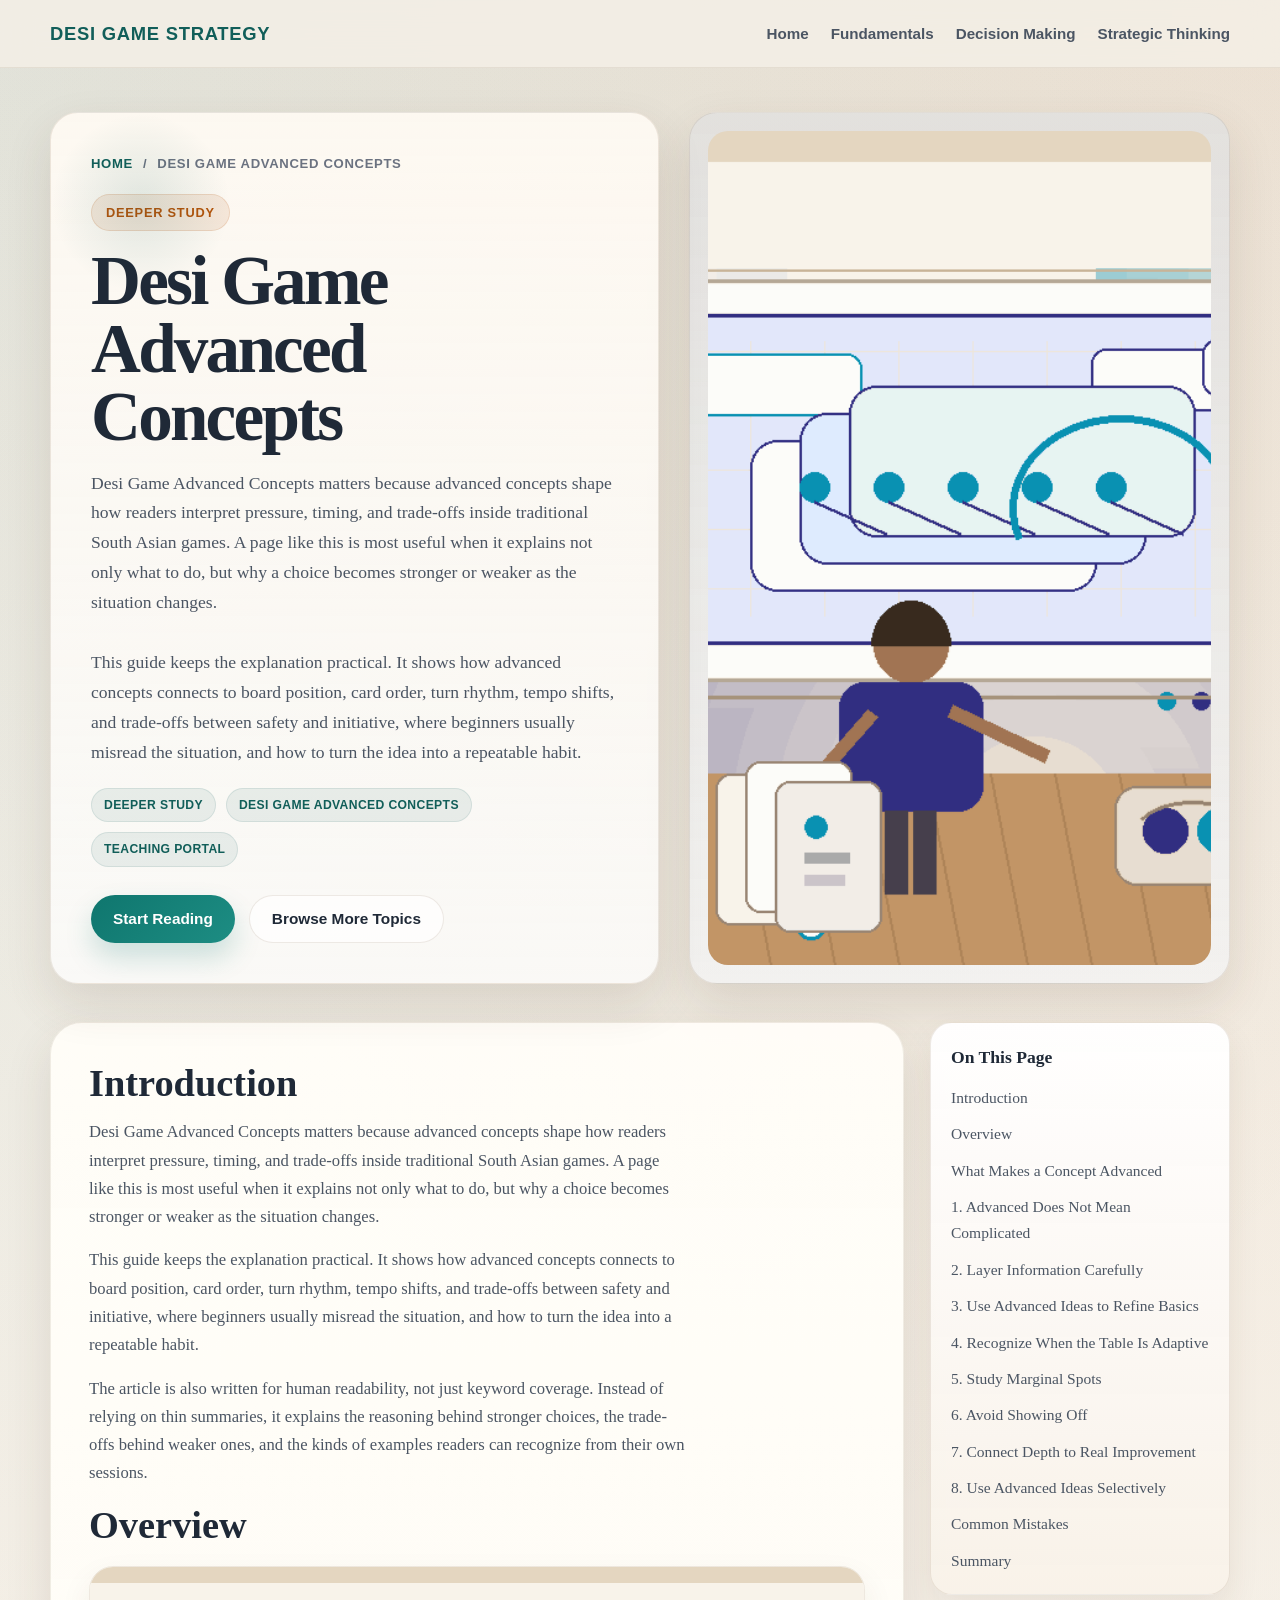
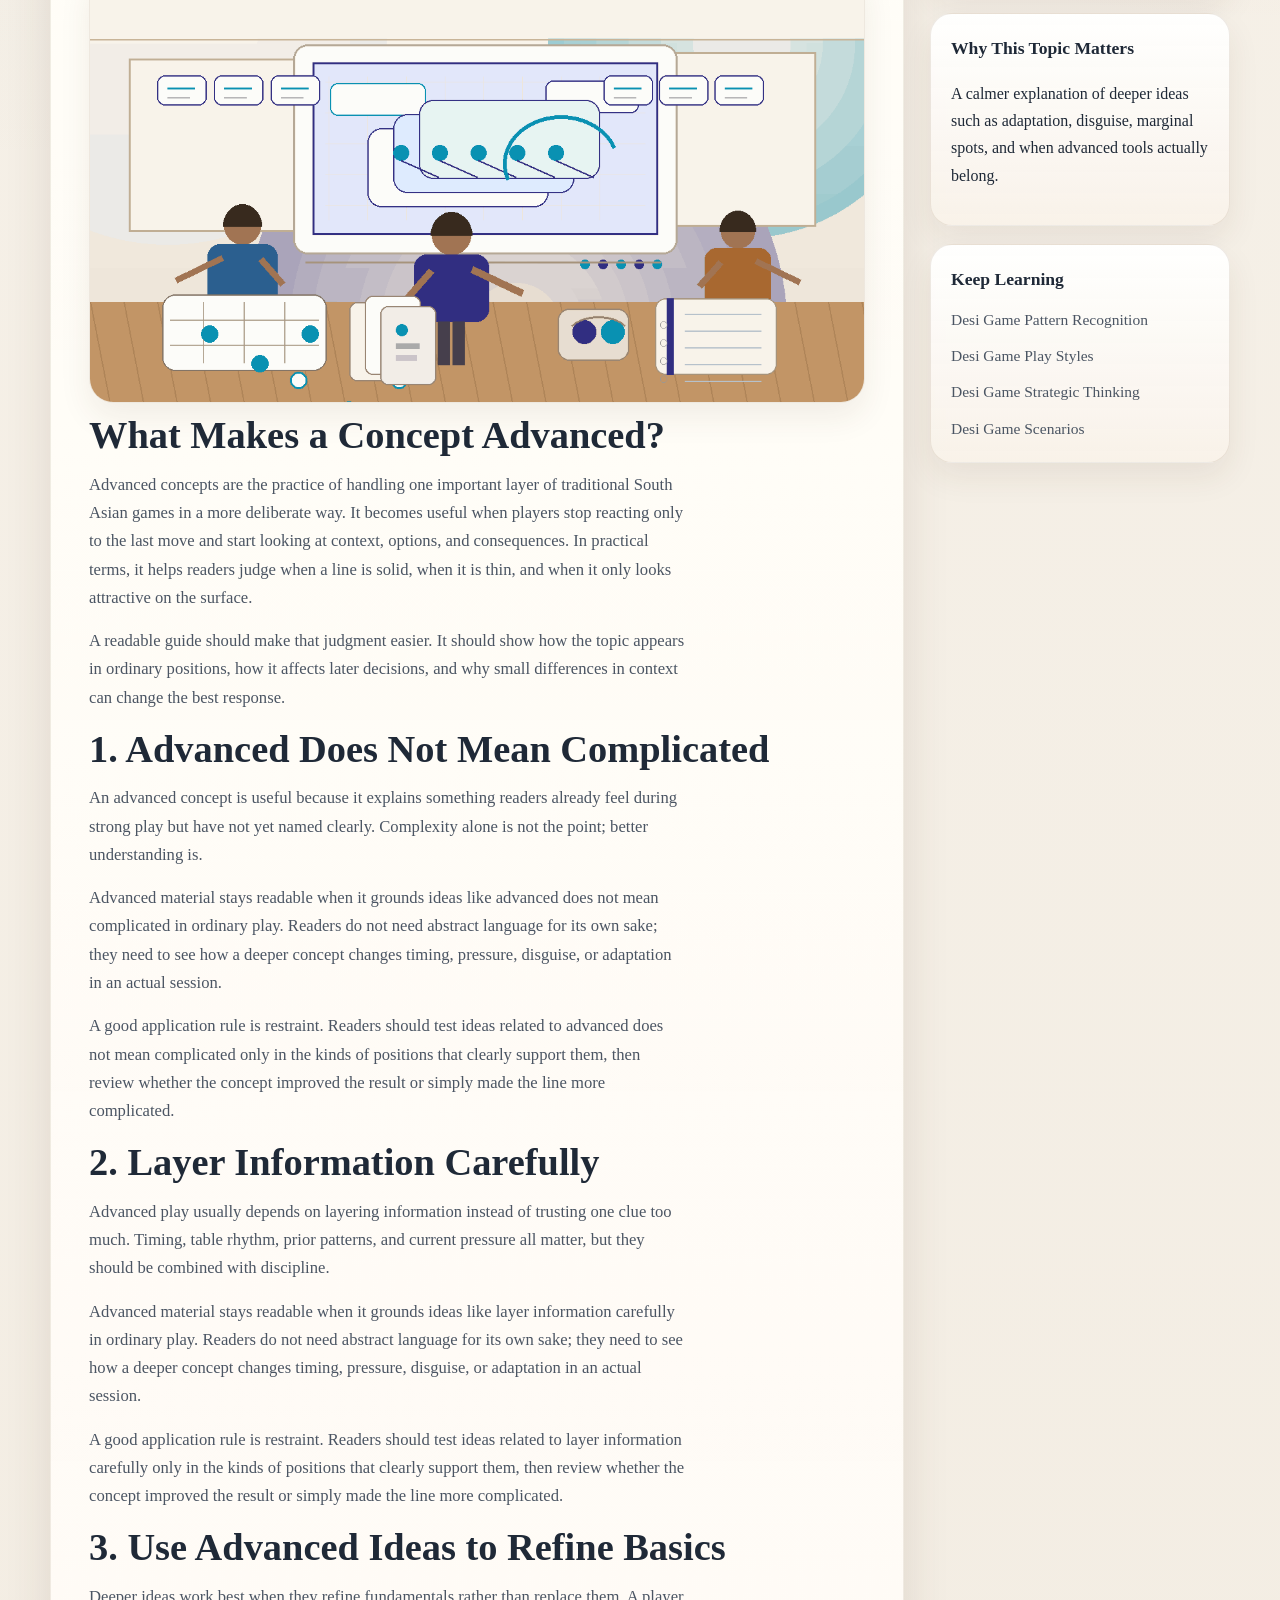
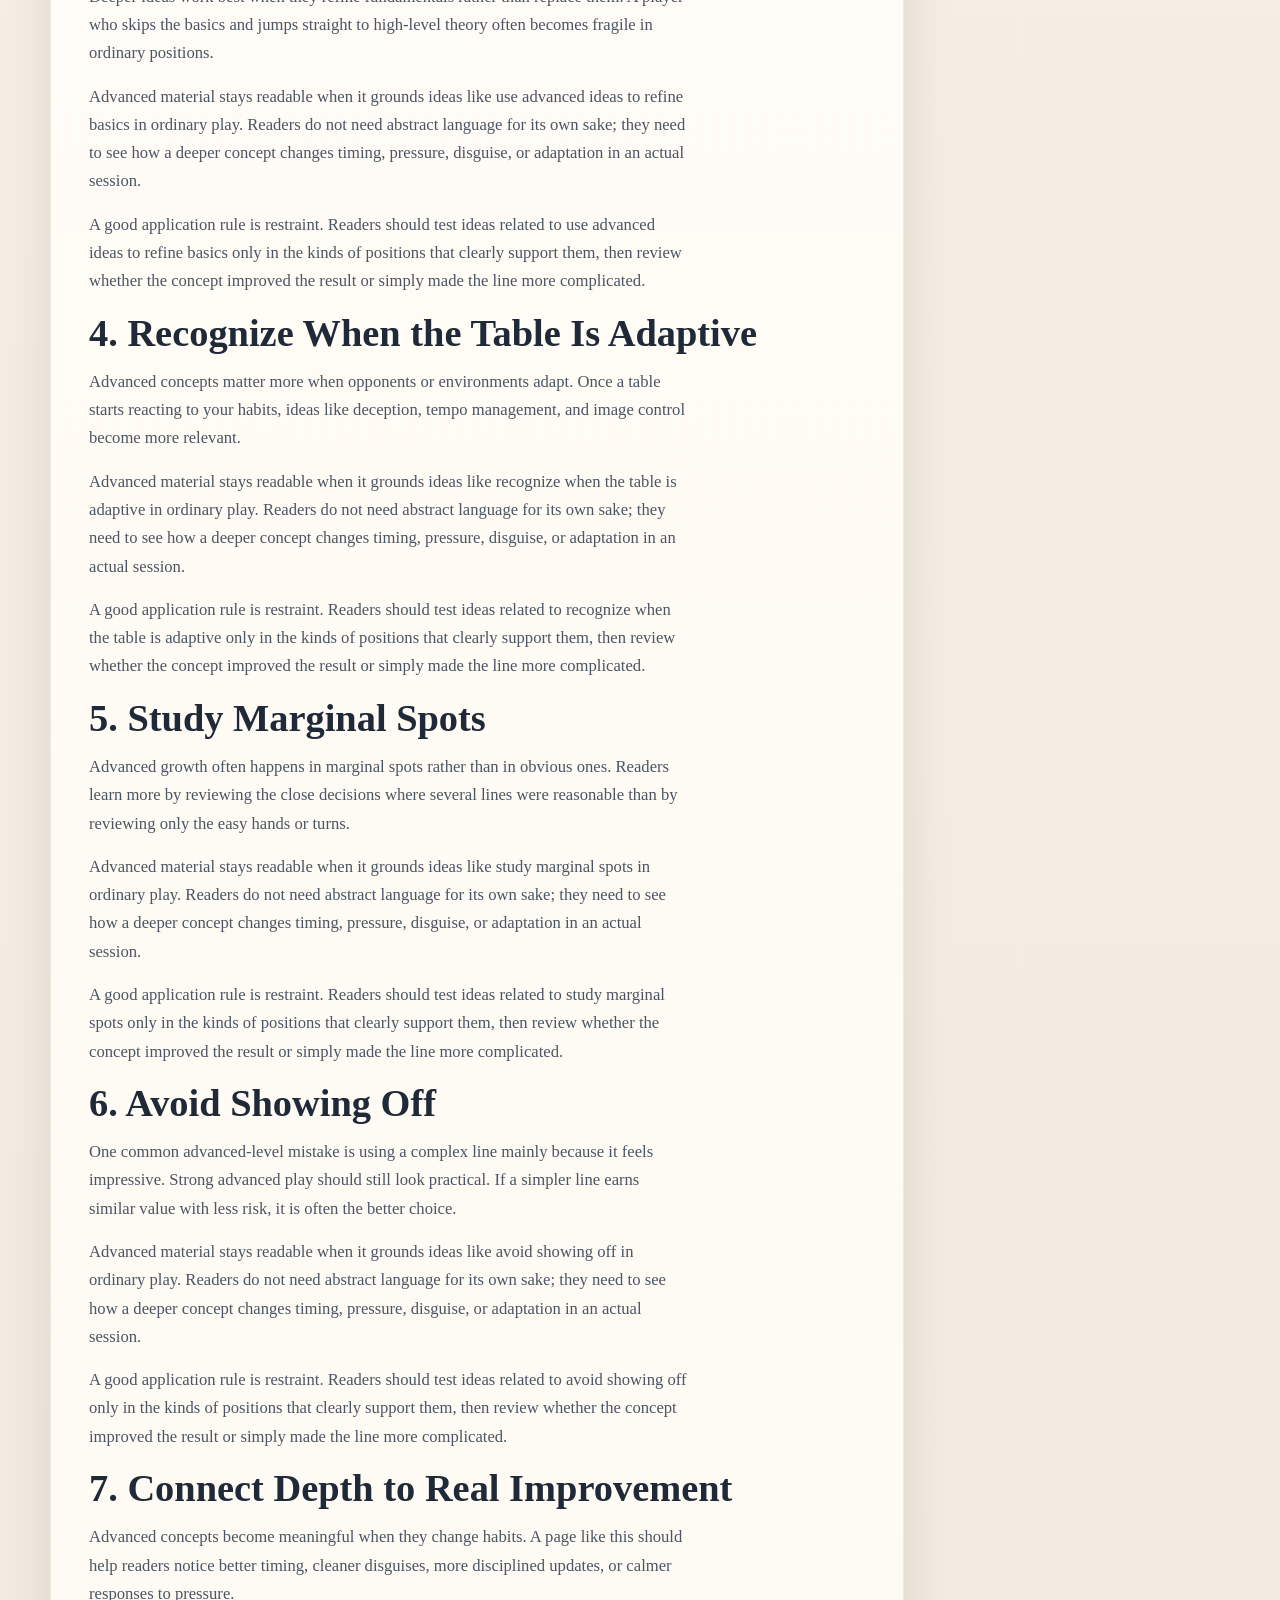
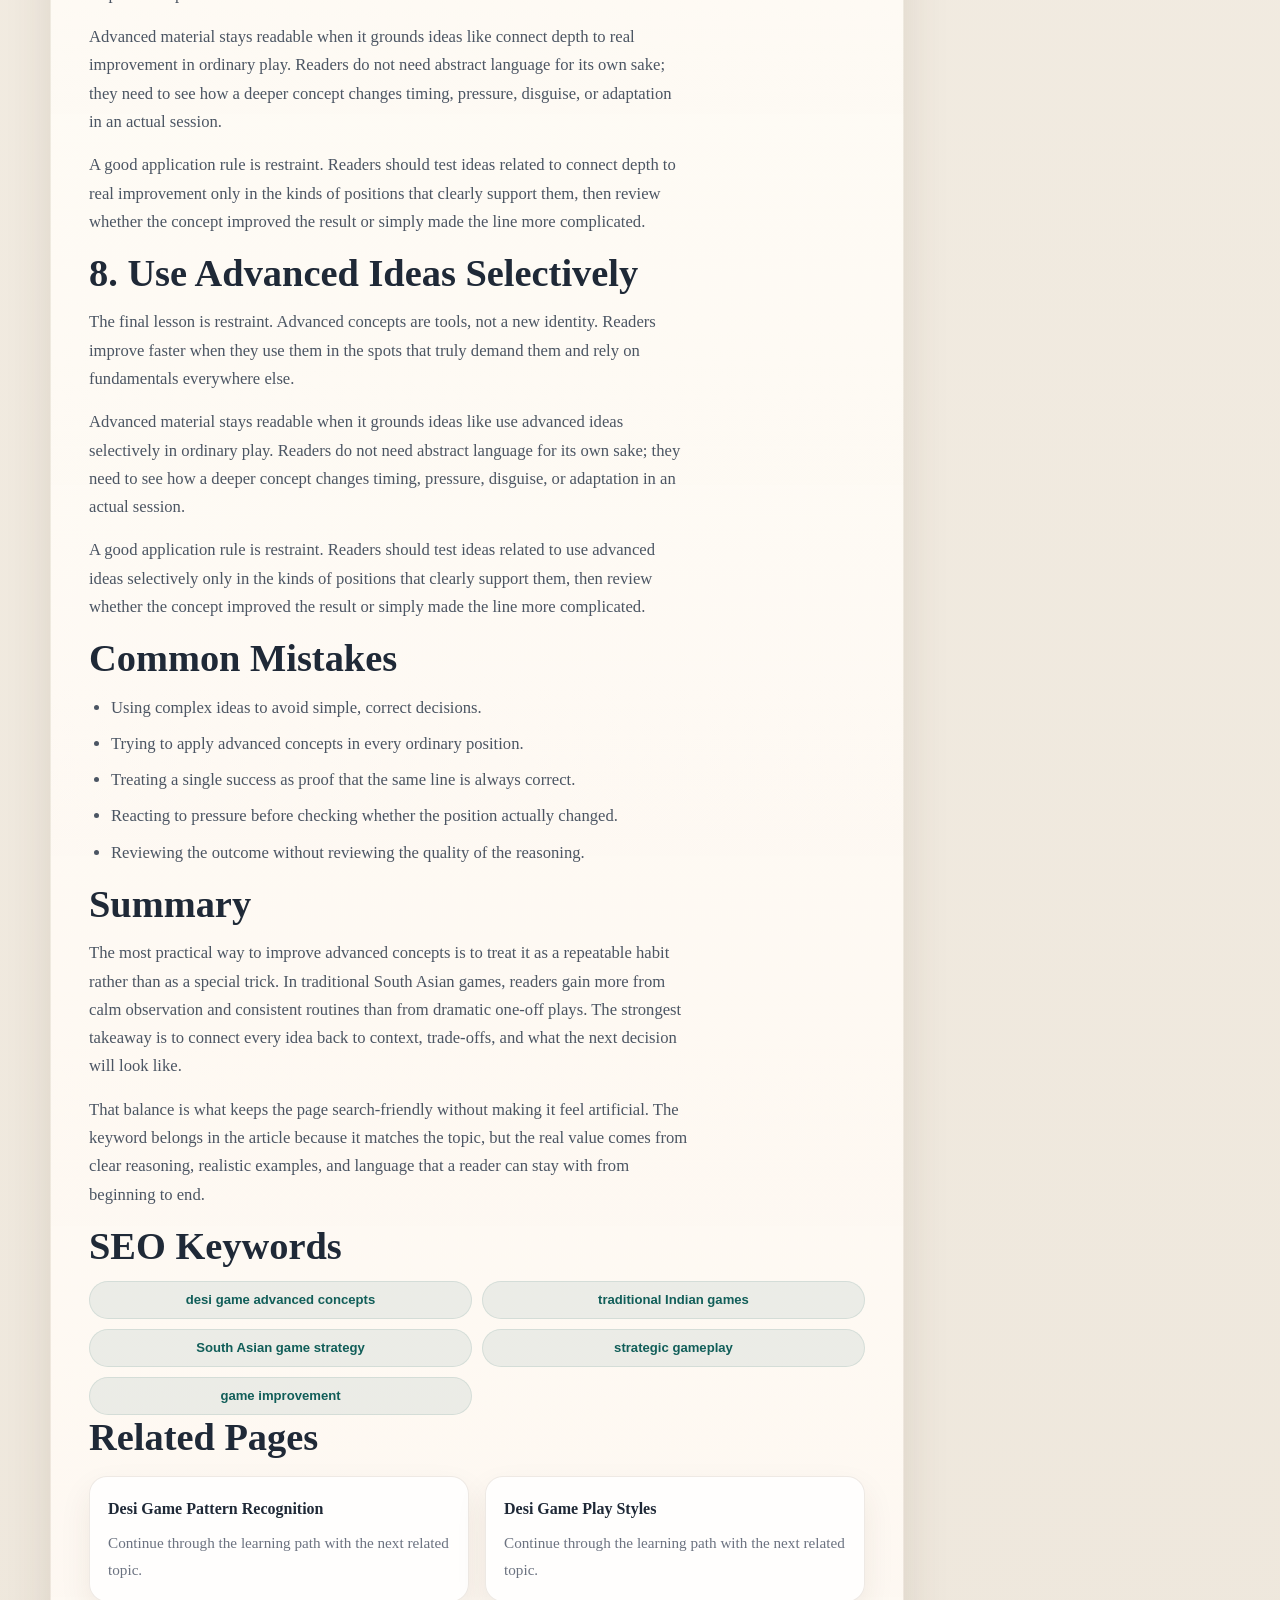
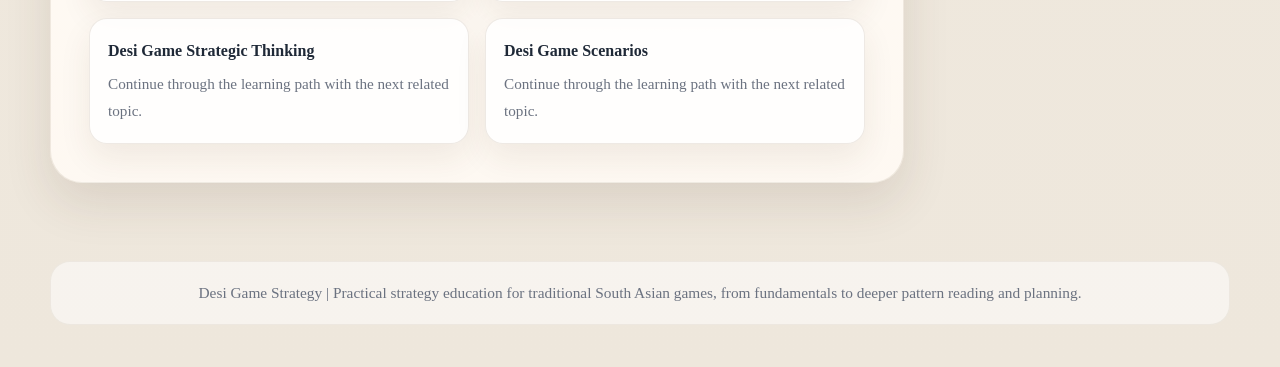
==== advanced-concepts.html @ dc01a86b "feat: 添加游戏策略文章页面和更新资源 - 新增多个游戏策略主题的HTML页面（pattern-recognition.html, game-awareness.html, strategic-t" ====
<!DOCTYPE html>
<html lang="en">
<head>
  <meta charset="UTF-8" />
  <meta name="viewport" content="width=device-width, initial-scale=1.0" />
  <title>Desi Game Advanced Concepts | Desi Game Strategy</title>
  <meta name="description" content="Desi Game Advanced Concepts matters because advanced concepts shape how readers interpret pressure, timing, and trade-offs inside traditional South Asian games. A page like..." />
  <meta name="keywords" content="desi game advanced concepts, traditional Indian games, South Asian game strategy, strategic gameplay, game improvement" />
  <link rel="stylesheet" href="./assets/css/index.css" />
</head>
<body>
  <header class="topbar">
    <div class="container">
      <div class="brand">Desi Game Strategy</div>
      <nav class="nav-links">
        <a href="./index.html">Home</a>
        <a href="./fundamentals.html">Fundamentals</a>
        <a href="./decision-making.html">Decision Making</a>
        <a href="./strategic-thinking.html">Strategic Thinking</a>
      </nav>
    </div>
  </header>

  <section class="hero page-hero">
    <div class="container hero-grid">
      <div>
        <div class="breadcrumb"><a href="./index.html">Home</a><span>/</span><span>Desi Game Advanced Concepts</span></div>
        <span class="page-kicker">Deeper Study</span>
        <h1>Desi Game Advanced Concepts</h1>
        <div class="hero-summary"><p>Desi Game Advanced Concepts matters because advanced concepts shape how readers interpret pressure, timing, and trade-offs inside traditional South Asian games. A page like this is most useful when it explains not only what to do, but why a choice becomes stronger or weaker as the situation changes.</p><p>This guide keeps the explanation practical. It shows how advanced concepts connects to board position, card order, turn rhythm, tempo shifts, and trade-offs between safety and initiative, where beginners usually misread the situation, and how to turn the idea into a repeatable habit.</p></div>
        <div class="hero-chip-row"><span class="chip">Deeper Study</span><span class="chip">desi game advanced concepts</span><span class="chip">Teaching Portal</span></div>
        <div class="hero-actions">
          <a class="cta-btn" href="#overview">Start Reading</a>
          <a class="ghost-btn" href="./index.html#topic-guides">Browse More Topics</a>
        </div>
      </div>
      <div class="hero-card"><img src="./assets/images/advanced-concepts.png" alt="Desi Game Strategy advanced concepts illustration in a calm educational workspace" /></div>
    </div>
  </section>

  <main class="content">
    <div class="container content-shell">
      <article class="article"><section class="article-section" id="introduction"><h2>Introduction</h2><p>Desi Game Advanced Concepts matters because advanced concepts shape how readers interpret pressure, timing, and trade-offs inside traditional South Asian games. A page like this is most useful when it explains not only what to do, but why a choice becomes stronger or weaker as the situation changes.</p><p>This guide keeps the explanation practical. It shows how advanced concepts connects to board position, card order, turn rhythm, tempo shifts, and trade-offs between safety and initiative, where beginners usually misread the situation, and how to turn the idea into a repeatable habit.</p><p>The article is also written for human readability, not just keyword coverage. Instead of relying on thin summaries, it explains the reasoning behind stronger choices, the trade-offs behind weaker ones, and the kinds of examples readers can recognize from their own sessions.</p></section><section class="article-section" id="overview"><h2>Overview</h2><figure class="article-image"><img src="./assets/images/advanced-concepts.png" alt="Desi Game Strategy advanced concepts illustration in a calm educational workspace" loading="lazy" /></figure></section><section class="article-section" id="what-makes-a-concept-advanced"><h2>What Makes a Concept Advanced?</h2><p>Advanced concepts are the practice of handling one important layer of traditional South Asian games in a more deliberate way. It becomes useful when players stop reacting only to the last move and start looking at context, options, and consequences. In practical terms, it helps readers judge when a line is solid, when it is thin, and when it only looks attractive on the surface.</p><p>A readable guide should make that judgment easier. It should show how the topic appears in ordinary positions, how it affects later decisions, and why small differences in context can change the best response.</p></section><section class="article-section" id="1-advanced-does-not-mean-complicated"><h2>1. Advanced Does Not Mean Complicated</h2><p>An advanced concept is useful because it explains something readers already feel during strong play but have not yet named clearly. Complexity alone is not the point; better understanding is.</p><p>Advanced material stays readable when it grounds ideas like advanced does not mean complicated in ordinary play. Readers do not need abstract language for its own sake; they need to see how a deeper concept changes timing, pressure, disguise, or adaptation in an actual session.</p><p>A good application rule is restraint. Readers should test ideas related to advanced does not mean complicated only in the kinds of positions that clearly support them, then review whether the concept improved the result or simply made the line more complicated.</p></section><section class="article-section" id="2-layer-information-carefully"><h2>2. Layer Information Carefully</h2><p>Advanced play usually depends on layering information instead of trusting one clue too much. Timing, table rhythm, prior patterns, and current pressure all matter, but they should be combined with discipline.</p><p>Advanced material stays readable when it grounds ideas like layer information carefully in ordinary play. Readers do not need abstract language for its own sake; they need to see how a deeper concept changes timing, pressure, disguise, or adaptation in an actual session.</p><p>A good application rule is restraint. Readers should test ideas related to layer information carefully only in the kinds of positions that clearly support them, then review whether the concept improved the result or simply made the line more complicated.</p></section><section class="article-section" id="3-use-advanced-ideas-to-refine-basics"><h2>3. Use Advanced Ideas to Refine Basics</h2><p>Deeper ideas work best when they refine fundamentals rather than replace them. A player who skips the basics and jumps straight to high-level theory often becomes fragile in ordinary positions.</p><p>Advanced material stays readable when it grounds ideas like use advanced ideas to refine basics in ordinary play. Readers do not need abstract language for its own sake; they need to see how a deeper concept changes timing, pressure, disguise, or adaptation in an actual session.</p><p>A good application rule is restraint. Readers should test ideas related to use advanced ideas to refine basics only in the kinds of positions that clearly support them, then review whether the concept improved the result or simply made the line more complicated.</p></section><section class="article-section" id="4-recognize-when-the-table-is-adaptive"><h2>4. Recognize When the Table Is Adaptive</h2><p>Advanced concepts matter more when opponents or environments adapt. Once a table starts reacting to your habits, ideas like deception, tempo management, and image control become more relevant.</p><p>Advanced material stays readable when it grounds ideas like recognize when the table is adaptive in ordinary play. Readers do not need abstract language for its own sake; they need to see how a deeper concept changes timing, pressure, disguise, or adaptation in an actual session.</p><p>A good application rule is restraint. Readers should test ideas related to recognize when the table is adaptive only in the kinds of positions that clearly support them, then review whether the concept improved the result or simply made the line more complicated.</p></section><section class="article-section" id="5-study-marginal-spots"><h2>5. Study Marginal Spots</h2><p>Advanced growth often happens in marginal spots rather than in obvious ones. Readers learn more by reviewing the close decisions where several lines were reasonable than by reviewing only the easy hands or turns.</p><p>Advanced material stays readable when it grounds ideas like study marginal spots in ordinary play. Readers do not need abstract language for its own sake; they need to see how a deeper concept changes timing, pressure, disguise, or adaptation in an actual session.</p><p>A good application rule is restraint. Readers should test ideas related to study marginal spots only in the kinds of positions that clearly support them, then review whether the concept improved the result or simply made the line more complicated.</p></section><section class="article-section" id="6-avoid-showing-off"><h2>6. Avoid Showing Off</h2><p>One common advanced-level mistake is using a complex line mainly because it feels impressive. Strong advanced play should still look practical. If a simpler line earns similar value with less risk, it is often the better choice.</p><p>Advanced material stays readable when it grounds ideas like avoid showing off in ordinary play. Readers do not need abstract language for its own sake; they need to see how a deeper concept changes timing, pressure, disguise, or adaptation in an actual session.</p><p>A good application rule is restraint. Readers should test ideas related to avoid showing off only in the kinds of positions that clearly support them, then review whether the concept improved the result or simply made the line more complicated.</p></section><section class="article-section" id="7-connect-depth-to-real-improvement"><h2>7. Connect Depth to Real Improvement</h2><p>Advanced concepts become meaningful when they change habits. A page like this should help readers notice better timing, cleaner disguises, more disciplined updates, or calmer responses to pressure.</p><p>Advanced material stays readable when it grounds ideas like connect depth to real improvement in ordinary play. Readers do not need abstract language for its own sake; they need to see how a deeper concept changes timing, pressure, disguise, or adaptation in an actual session.</p><p>A good application rule is restraint. Readers should test ideas related to connect depth to real improvement only in the kinds of positions that clearly support them, then review whether the concept improved the result or simply made the line more complicated.</p></section><section class="article-section" id="8-use-advanced-ideas-selectively"><h2>8. Use Advanced Ideas Selectively</h2><p>The final lesson is restraint. Advanced concepts are tools, not a new identity. Readers improve faster when they use them in the spots that truly demand them and rely on fundamentals everywhere else.</p><p>Advanced material stays readable when it grounds ideas like use advanced ideas selectively in ordinary play. Readers do not need abstract language for its own sake; they need to see how a deeper concept changes timing, pressure, disguise, or adaptation in an actual session.</p><p>A good application rule is restraint. Readers should test ideas related to use advanced ideas selectively only in the kinds of positions that clearly support them, then review whether the concept improved the result or simply made the line more complicated.</p></section><section class="article-section" id="common-mistakes"><h2>Common Mistakes</h2><ul><li>Using complex ideas to avoid simple, correct decisions.</li><li>Trying to apply advanced concepts in every ordinary position.</li><li>Treating a single success as proof that the same line is always correct.</li><li>Reacting to pressure before checking whether the position actually changed.</li><li>Reviewing the outcome without reviewing the quality of the reasoning.</li></ul></section><section class="article-section" id="summary"><h2>Summary</h2><p class="article-lead">The most practical way to improve advanced concepts is to treat it as a repeatable habit rather than as a special trick. In traditional South Asian games, readers gain more from calm observation and consistent routines than from dramatic one-off plays. The strongest takeaway is to connect every idea back to context, trade-offs, and what the next decision will look like.</p><p>That balance is what keeps the page search-friendly without making it feel artificial. The keyword belongs in the article because it matches the topic, but the real value comes from clear reasoning, realistic examples, and language that a reader can stay with from beginning to end.</p></section><section class="article-section" id="seo-keywords"><h2>SEO Keywords</h2><div class="keyword-list"><span class="keyword-pill">desi game advanced concepts</span><span class="keyword-pill">traditional Indian games</span><span class="keyword-pill">South Asian game strategy</span><span class="keyword-pill">strategic gameplay</span><span class="keyword-pill">game improvement</span></div></section><section class="article-section" id="related-pages"><h2>Related Pages</h2><div class="related-grid"><a class="related-card" href="./pattern-recognition.html"><strong>Desi Game Pattern Recognition</strong><span>Continue through the learning path with the next related topic.</span></a><a class="related-card" href="./play-styles.html"><strong>Desi Game Play Styles</strong><span>Continue through the learning path with the next related topic.</span></a><a class="related-card" href="./strategic-thinking.html"><strong>Desi Game Strategic Thinking</strong><span>Continue through the learning path with the next related topic.</span></a><a class="related-card" href="./scenarios.html"><strong>Desi Game Scenarios</strong><span>Continue through the learning path with the next related topic.</span></a></div></section></article>
      <aside class="sidebar-stack">
        <section class="sidebar-card">
          <h3>On This Page</h3>
          <div class="toc-list"><a href="#introduction">Introduction</a><a href="#overview">Overview</a><a href="#what-makes-a-concept-advanced">What Makes a Concept Advanced</a><a href="#1-advanced-does-not-mean-complicated">1. Advanced Does Not Mean Complicated</a><a href="#2-layer-information-carefully">2. Layer Information Carefully</a><a href="#3-use-advanced-ideas-to-refine-basics">3. Use Advanced Ideas to Refine Basics</a><a href="#4-recognize-when-the-table-is-adaptive">4. Recognize When the Table Is Adaptive</a><a href="#5-study-marginal-spots">5. Study Marginal Spots</a><a href="#6-avoid-showing-off">6. Avoid Showing Off</a><a href="#7-connect-depth-to-real-improvement">7. Connect Depth to Real Improvement</a><a href="#8-use-advanced-ideas-selectively">8. Use Advanced Ideas Selectively</a><a href="#common-mistakes">Common Mistakes</a><a href="#summary">Summary</a></div>
        </section>
        <section class="sidebar-card">
          <h3>Why This Topic Matters</h3>
          <p>A calmer explanation of deeper ideas such as adaptation, disguise, marginal spots, and when advanced tools actually belong.</p>
        </section>
        <section class="sidebar-card">
          <h3>Keep Learning</h3>
          <div class="related-list"><a href="./pattern-recognition.html">Desi Game Pattern Recognition</a><a href="./play-styles.html">Desi Game Play Styles</a><a href="./strategic-thinking.html">Desi Game Strategic Thinking</a><a href="./scenarios.html">Desi Game Scenarios</a></div>
        </section>
      </aside>
    </div>
  </main>

  <footer class="footer">
    <div class="container">
      Desi Game Strategy | Practical strategy education for traditional South Asian games, from fundamentals to deeper pattern reading and planning.
    </div>
  </footer>
</body>
</html>
---- assets/css/index.css ----
:root {
  --bg: #f4efe7;
  --bg-soft: #efe7db;
  --surface: rgba(255, 252, 247, 0.88);
  --surface-strong: #fffdfa;
  --surface-dark: #1f2937;
  --card: rgba(255, 255, 255, 0.82);
  --card-border: rgba(113, 87, 55, 0.14);
  --text: #1f2937;
  --text-soft: #4b5563;
  --text-faint: #6b7280;
  --accent: #0f766e;
  --accent-strong: #115e59;
  --accent-soft: #d9f2ed;
  --warm: #b45309;
  --warm-soft: #f7e7cf;
  --shadow: 0 20px 48px rgba(74, 52, 30, 0.12);
  --shadow-soft: 0 14px 32px rgba(74, 52, 30, 0.08);
  --radius-xl: 28px;
  --radius-lg: 22px;
  --radius-md: 16px;
  --radius-sm: 999px;
}

* {
  box-sizing: border-box;
}

html {
  scroll-behavior: smooth;
}

body {
  margin: 0;
  color: var(--text);
  font-family: Georgia, "Times New Roman", serif;
  line-height: 1.7;
  background:
    radial-gradient(circle at top left, rgba(17, 94, 89, 0.09), transparent 26%),
    radial-gradient(circle at top right, rgba(180, 83, 9, 0.09), transparent 24%),
    linear-gradient(180deg, #f7f2ea 0%, #f3ede3 52%, #eee7dc 100%);
}

a {
  color: inherit;
  text-decoration: none;
}

img {
  display: block;
  max-width: 100%;
}

.container {
  width: min(1180px, calc(100% - 40px));
  margin: 0 auto;
}

.topbar {
  position: sticky;
  top: 0;
  z-index: 20;
  background: rgba(244, 239, 231, 0.82);
  backdrop-filter: blur(16px);
  border-bottom: 1px solid rgba(113, 87, 55, 0.1);
}

.topbar .container {
  display: flex;
  align-items: center;
  justify-content: space-between;
  gap: 24px;
  padding: 18px 0;
}

.brand {
  font-family: "Trebuchet MS", "Segoe UI", sans-serif;
  font-size: 1.15rem;
  font-weight: 800;
  letter-spacing: 0.04em;
  text-transform: uppercase;
  color: var(--accent-strong);
}

.nav-links {
  display: flex;
  align-items: center;
  gap: 22px;
  flex-wrap: wrap;
}

.nav-links a {
  font-family: "Trebuchet MS", "Segoe UI", sans-serif;
  font-size: 0.95rem;
  font-weight: 700;
  color: var(--text-soft);
  transition: color 0.2s ease, opacity 0.2s ease;
}

.nav-links a:hover,
.nav-links a:focus-visible {
  color: var(--accent);
}

.hero {
  padding: 44px 0 30px;
}

.hero-grid {
  display: grid;
  grid-template-columns: minmax(0, 1.06fr) minmax(320px, 0.94fr);
  gap: 30px;
  align-items: stretch;
}

.hero-grid > div:first-child {
  background: linear-gradient(180deg, rgba(255, 250, 243, 0.92), rgba(255, 255, 255, 0.72));
  border: 1px solid rgba(113, 87, 55, 0.12);
  border-radius: var(--radius-xl);
  padding: 40px;
  box-shadow: var(--shadow);
  position: relative;
  overflow: hidden;
}

.hero-grid > div:first-child::before {
  content: "";
  position: absolute;
  inset: 0 auto auto 0;
  width: 180px;
  height: 180px;
  background: radial-gradient(circle, rgba(17, 94, 89, 0.12), transparent 70%);
  pointer-events: none;
}

.eyebrow {
  display: inline-flex;
  align-items: center;
  padding: 8px 14px;
  border-radius: var(--radius-sm);
  background: var(--accent-soft);
  color: var(--accent-strong);
  border: 1px solid rgba(17, 94, 89, 0.12);
  font-family: "Trebuchet MS", "Segoe UI", sans-serif;
  font-size: 0.82rem;
  font-weight: 800;
  text-transform: uppercase;
  letter-spacing: 0.08em;
  margin-bottom: 18px;
}

.hero h1 {
  margin: 0 0 18px;
  font-size: clamp(2.6rem, 5.4vw, 4.9rem);
  line-height: 0.98;
  letter-spacing: -0.04em;
  max-width: 12ch;
}

.hero p {
  margin: 0 0 18px;
  font-size: 1.1rem;
  color: var(--text-soft);
  max-width: 62ch;
}

.hero-actions {
  display: flex;
  flex-wrap: wrap;
  gap: 14px;
  margin-top: 28px;
}

.cta-btn,
.ghost-btn {
  display: inline-flex;
  align-items: center;
  justify-content: center;
  min-height: 48px;
  padding: 0 22px;
  border-radius: var(--radius-sm);
  font-family: "Trebuchet MS", "Segoe UI", sans-serif;
  font-size: 0.96rem;
  font-weight: 800;
  transition: transform 0.2s ease, box-shadow 0.2s ease, background 0.2s ease;
}

.cta-btn {
  background: linear-gradient(135deg, var(--accent), #1d8d83);
  color: #ffffff;
  box-shadow: 0 14px 28px rgba(15, 118, 110, 0.2);
}

.ghost-btn {
  background: rgba(255, 255, 255, 0.68);
  border: 1px solid rgba(113, 87, 55, 0.12);
  color: var(--text);
}

.cta-btn:hover,
.ghost-btn:hover,
.cta-btn:focus-visible,
.ghost-btn:focus-visible {
  transform: translateY(-1px);
}

.hero-card {
  background:
    linear-gradient(180deg, rgba(30, 41, 59, 0.12), rgba(30, 41, 59, 0.04)),
    linear-gradient(180deg, rgba(255, 252, 247, 0.92), rgba(255, 255, 255, 0.74));
  border: 1px solid rgba(113, 87, 55, 0.12);
  border-radius: var(--radius-xl);
  padding: 18px;
  box-shadow: var(--shadow);
}

.hero-card img {
  width: 100%;
  height: 100%;
  min-height: 100%;
  object-fit: cover;
  border-radius: 20px;
}

.breadcrumb {
  display: flex;
  flex-wrap: wrap;
  gap: 10px;
  align-items: center;
  margin-bottom: 18px;
  font-family: "Trebuchet MS", "Segoe UI", sans-serif;
  font-size: 0.82rem;
  font-weight: 700;
  color: var(--text-faint);
  text-transform: uppercase;
  letter-spacing: 0.05em;
}

.breadcrumb a {
  color: var(--accent-strong);
}

.page-kicker {
  display: inline-flex;
  align-items: center;
  gap: 8px;
  margin-bottom: 16px;
  padding: 7px 14px;
  border-radius: var(--radius-sm);
  background: rgba(180, 83, 9, 0.1);
  border: 1px solid rgba(180, 83, 9, 0.14);
  color: var(--warm);
  font-family: "Trebuchet MS", "Segoe UI", sans-serif;
  font-size: 0.8rem;
  font-weight: 800;
  text-transform: uppercase;
  letter-spacing: 0.06em;
}

.hero-summary {
  display: grid;
  gap: 12px;
}

.hero-summary p:last-child {
  margin-bottom: 0;
}

.hero-chip-row {
  display: flex;
  flex-wrap: wrap;
  gap: 10px;
  margin-top: 20px;
}

.content {
  padding: 8px 0 54px;
}

.content-shell {
  display: grid;
  grid-template-columns: minmax(0, 1fr) 300px;
  gap: 26px;
  align-items: start;
}

.article {
  background: linear-gradient(180deg, rgba(255, 253, 248, 0.96), rgba(255, 250, 244, 0.9));
  border: 1px solid rgba(113, 87, 55, 0.1);
  border-radius: 32px;
  padding: 38px;
  box-shadow: var(--shadow);
}

.article h2,
.article h3 {
  margin: 0 0 12px;
  line-height: 1.18;
}

.article h2 {
  font-size: clamp(1.9rem, 3vw, 2.7rem);
}

.article h3 {
  font-size: clamp(1.35rem, 2.2vw, 1.75rem);
}

.article p,
.article li {
  font-size: 1.04rem;
  color: var(--text-soft);
}

.article p {
  margin: 0 0 15px;
  max-width: 72ch;
}

.article ul,
.article ol {
  margin: 0 0 15px;
  padding-left: 22px;
}

.article li {
  margin: 8px 0;
}

.article hr {
  border: 0;
  height: 1px;
  background: linear-gradient(90deg, transparent, rgba(113, 87, 55, 0.18), transparent);
  margin: 34px 0;
}

.article-lead {
  font-size: 1.08rem;
  color: var(--text);
}

.article-section {
  scroll-margin-top: 92px;
}

.article-section h2,
.article-section h3 {
  display: flex;
  align-items: center;
  gap: 10px;
}

.article-image {
  margin: 18px 0 10px;
  border-radius: 24px;
  overflow: hidden;
  border: 1px solid rgba(113, 87, 55, 0.12);
  box-shadow: var(--shadow-soft);
}

.article-image img {
  width: 100%;
  height: auto;
  aspect-ratio: 16 / 9;
  object-fit: cover;
}

.section {
  padding: 8px 0 2px;
}

.section-title {
  display: flex;
  align-items: end;
  justify-content: space-between;
  gap: 20px;
  margin-bottom: 20px;
}

.section-title p {
  margin: 8px 0 0;
  max-width: 62ch;
}

.grid-3 {
  display: grid;
  grid-template-columns: repeat(3, minmax(0, 1fr));
  gap: 22px;
}

.article-card {
  display: flex;
  flex-direction: column;
  height: 100%;
  background: linear-gradient(180deg, rgba(255, 255, 255, 0.98), rgba(248, 242, 233, 0.9));
  border: 1px solid rgba(113, 87, 55, 0.12);
  border-radius: 24px;
  padding: 18px;
  box-shadow: var(--shadow-soft);
  transition: transform 0.22s ease, box-shadow 0.22s ease, border-color 0.22s ease;
}

.article-card:hover,
.article-card:focus-within {
  transform: translateY(-4px);
  box-shadow: 0 22px 38px rgba(74, 52, 30, 0.12);
  border-color: rgba(17, 94, 89, 0.2);
}

.article-thumb {
  border-radius: 18px;
  overflow: hidden;
  background: linear-gradient(180deg, #efe3d2, #f7f3ed);
  border: 1px solid rgba(113, 87, 55, 0.1);
  margin-bottom: 14px;
}

.article-thumb img {
  width: 100%;
  aspect-ratio: 16 / 9;
  object-fit: cover;
}

.article-meta {
  display: flex;
  flex-wrap: wrap;
  gap: 10px;
  margin-bottom: 8px;
}

.chip {
  display: inline-flex;
  align-items: center;
  padding: 6px 12px;
  border-radius: var(--radius-sm);
  background: rgba(17, 94, 89, 0.08);
  border: 1px solid rgba(17, 94, 89, 0.1);
  color: var(--accent-strong);
  font-family: "Trebuchet MS", "Segoe UI", sans-serif;
  font-size: 0.76rem;
  font-weight: 800;
  letter-spacing: 0.03em;
  text-transform: uppercase;
}

.article-card h3 {
  margin: 0 0 10px;
  font-size: 1.32rem;
  line-height: 1.25;
}

.muted {
  color: var(--text-faint);
}

.article-card .muted {
  flex: 1;
  font-size: 0.98rem;
}

.article-link {
  display: inline-flex;
  align-items: center;
  gap: 8px;
  margin-top: 12px;
  font-family: "Trebuchet MS", "Segoe UI", sans-serif;
  font-size: 0.96rem;
  font-weight: 800;
  color: var(--accent-strong);
}

.article-link:hover,
.article-link:focus-visible {
  color: var(--warm);
}

.sidebar-stack {
  display: grid;
  gap: 18px;
  position: sticky;
  top: 92px;
}

.sidebar-card {
  background: linear-gradient(180deg, rgba(255, 255, 255, 0.96), rgba(248, 242, 233, 0.92));
  border: 1px solid rgba(113, 87, 55, 0.12);
  border-radius: 22px;
  padding: 20px;
  box-shadow: var(--shadow-soft);
}

.sidebar-card h3 {
  margin: 0 0 12px;
  font-size: 1.1rem;
}

.toc-list,
.related-list,
.keyword-list {
  display: grid;
  gap: 10px;
}

.toc-list a,
.related-list a {
  color: var(--text-soft);
  font-size: 0.97rem;
}

.toc-list a:hover,
.related-list a:hover,
.toc-list a:focus-visible,
.related-list a:focus-visible {
  color: var(--accent-strong);
}

.keyword-list {
  grid-template-columns: repeat(2, minmax(0, 1fr));
}

.keyword-pill {
  display: inline-flex;
  align-items: center;
  justify-content: center;
  min-height: 38px;
  padding: 0 12px;
  border-radius: 999px;
  background: rgba(17, 94, 89, 0.08);
  color: var(--accent-strong);
  border: 1px solid rgba(17, 94, 89, 0.1);
  font-family: "Trebuchet MS", "Segoe UI", sans-serif;
  font-size: 0.82rem;
  font-weight: 700;
  text-align: center;
}

.related-grid {
  display: grid;
  grid-template-columns: repeat(2, minmax(0, 1fr));
  gap: 16px;
  margin-top: 16px;
}

.related-card {
  display: block;
  padding: 18px;
  border-radius: 18px;
  background: rgba(255, 255, 255, 0.82);
  border: 1px solid rgba(113, 87, 55, 0.12);
  box-shadow: var(--shadow-soft);
}

.related-card strong {
  display: block;
  margin-bottom: 6px;
  font-size: 1rem;
}

.related-card span {
  color: var(--text-faint);
  font-size: 0.95rem;
}

.footer {
  padding: 24px 0 42px;
}

.footer .container {
  font-size: 0.96rem;
  color: var(--text-faint);
  text-align: center;
  padding: 18px 20px;
  border-radius: 20px;
  background: rgba(255, 255, 255, 0.52);
  border: 1px solid rgba(113, 87, 55, 0.08);
}

@media (max-width: 1040px) {
  .hero-grid,
  .grid-3,
  .content-shell {
    grid-template-columns: 1fr;
  }

  .hero-card {
    max-width: 860px;
  }

  .sidebar-stack {
    position: static;
    top: auto;
  }
}

@media (max-width: 760px) {
  .container {
    width: min(100% - 24px, 1180px);
  }

  .topbar .container {
    flex-direction: column;
    align-items: flex-start;
  }

  .nav-links {
    gap: 14px;
  }

  .hero-grid > div:first-child,
  .article {
    padding: 24px;
  }

  .hero h1 {
    max-width: none;
  }

  .hero p,
  .article p,
  .article li {
    font-size: 1rem;
  }

  .keyword-list,
  .related-grid {
    grid-template-columns: 1fr;
  }
}
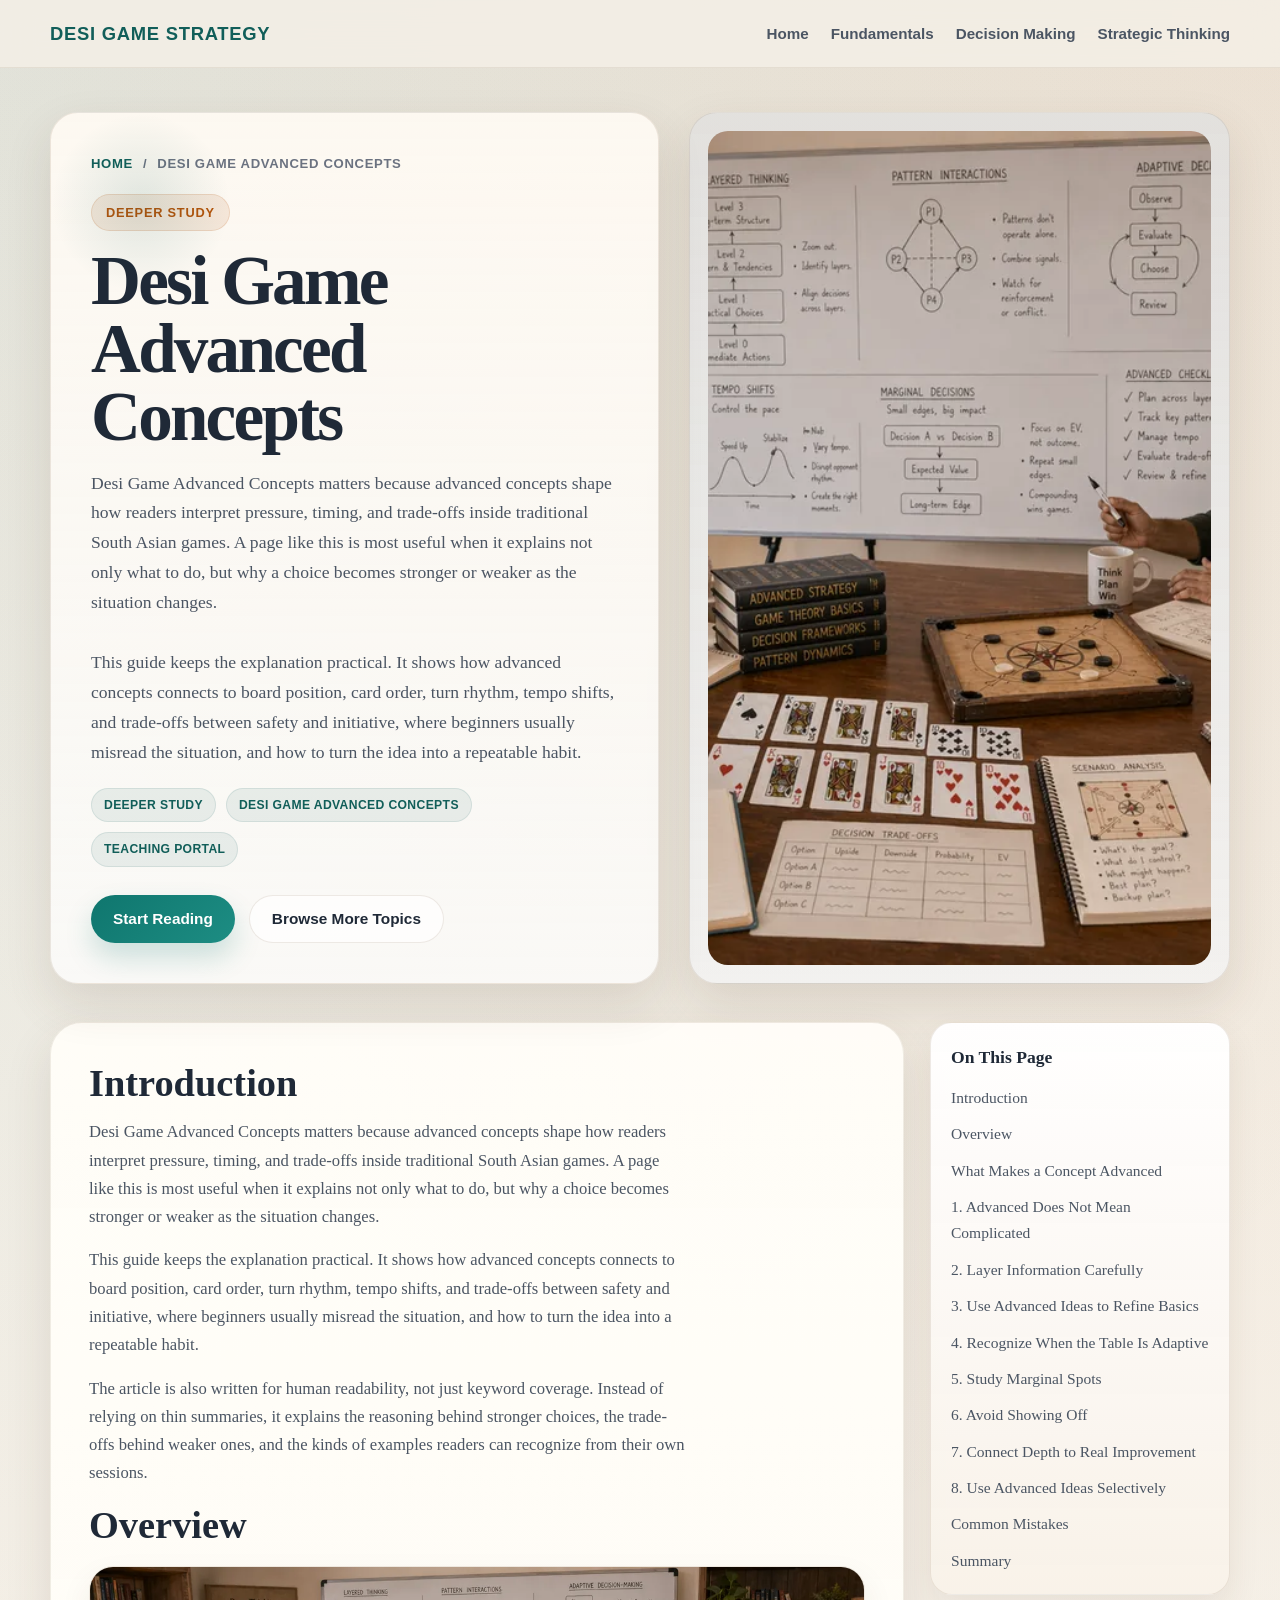
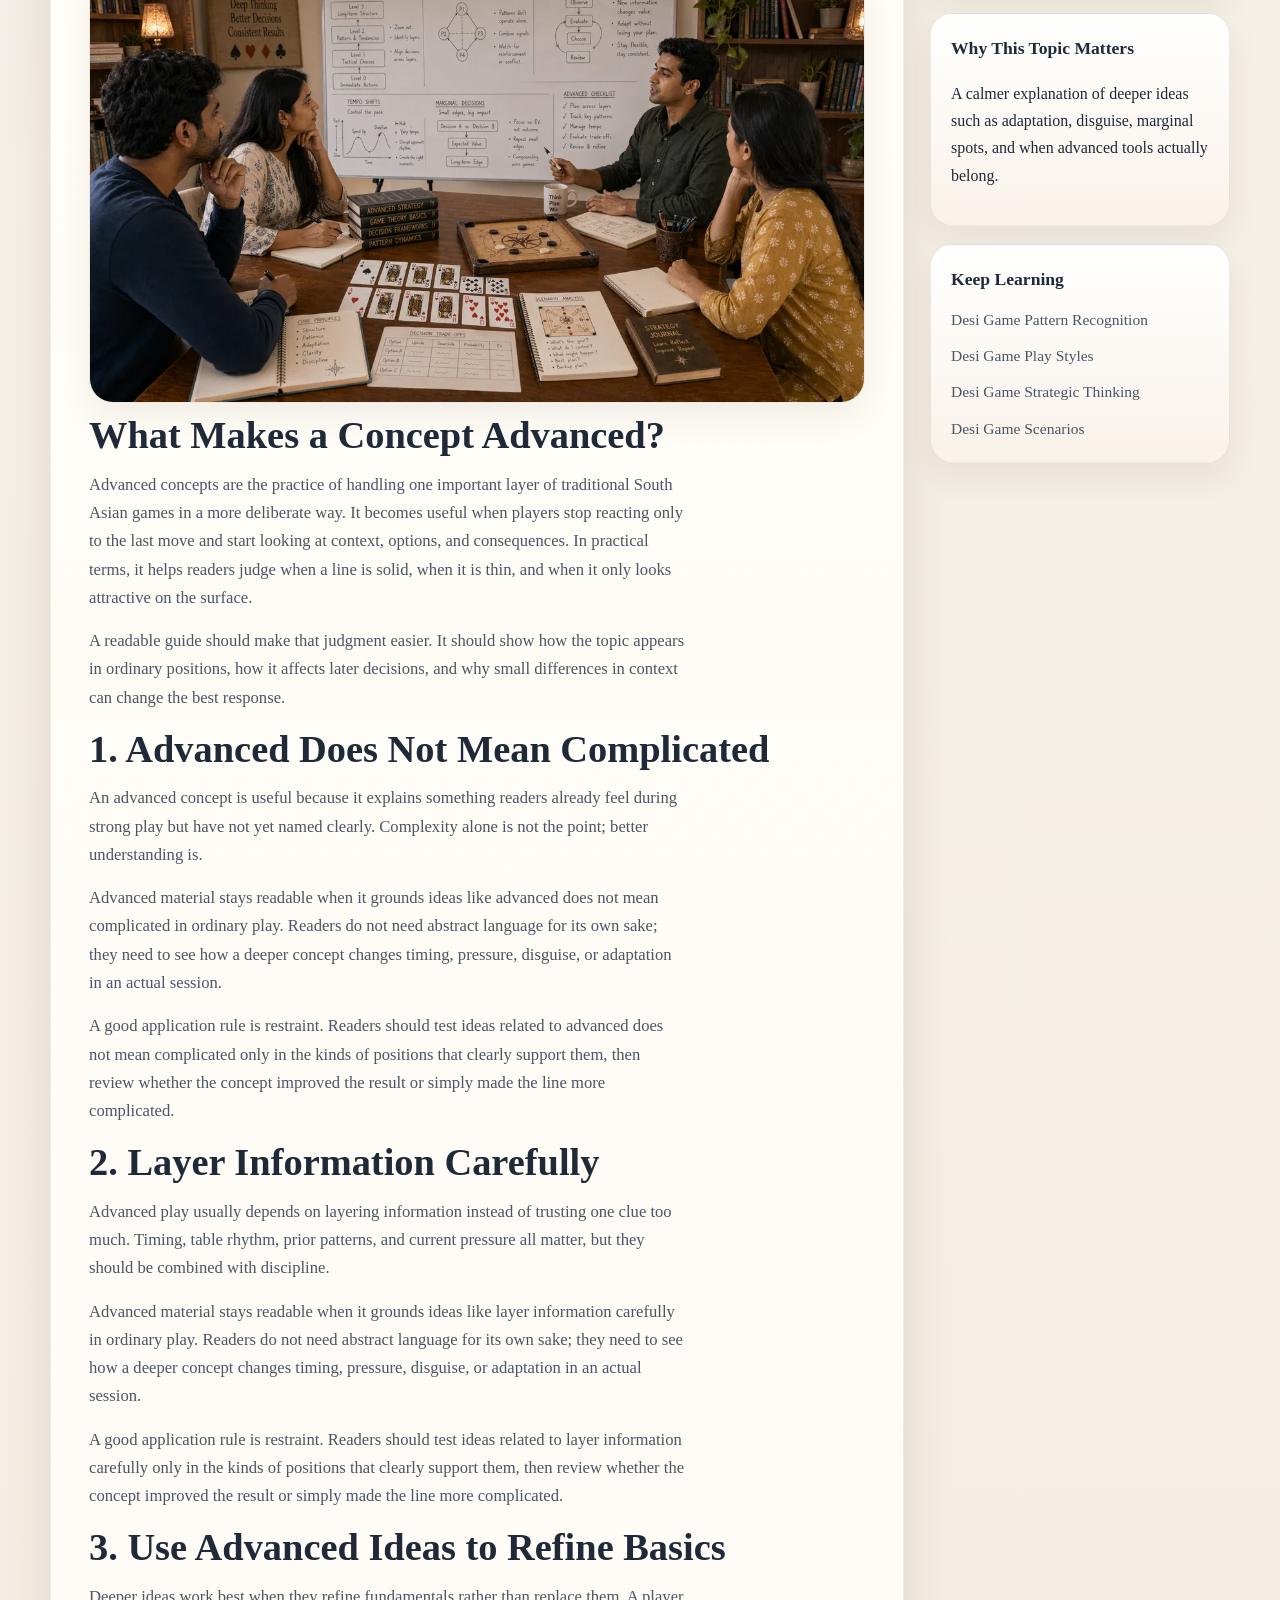
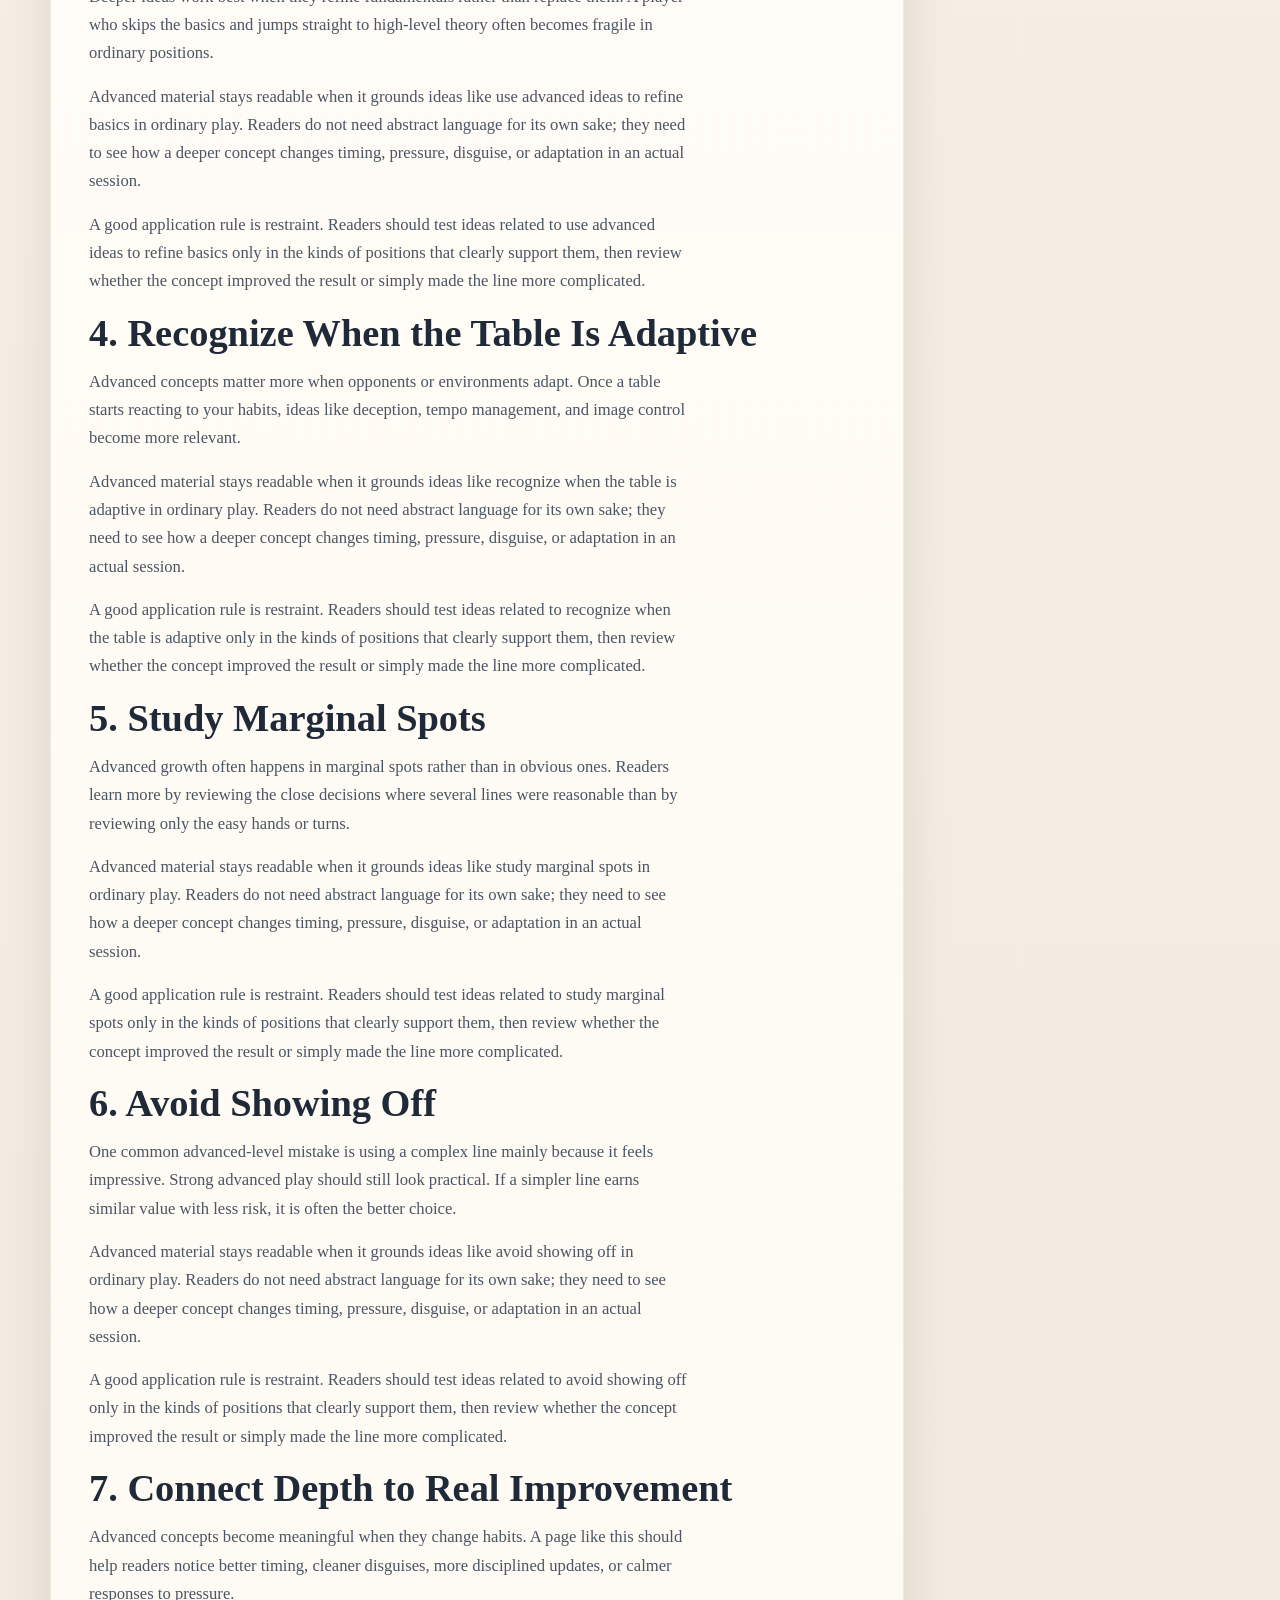
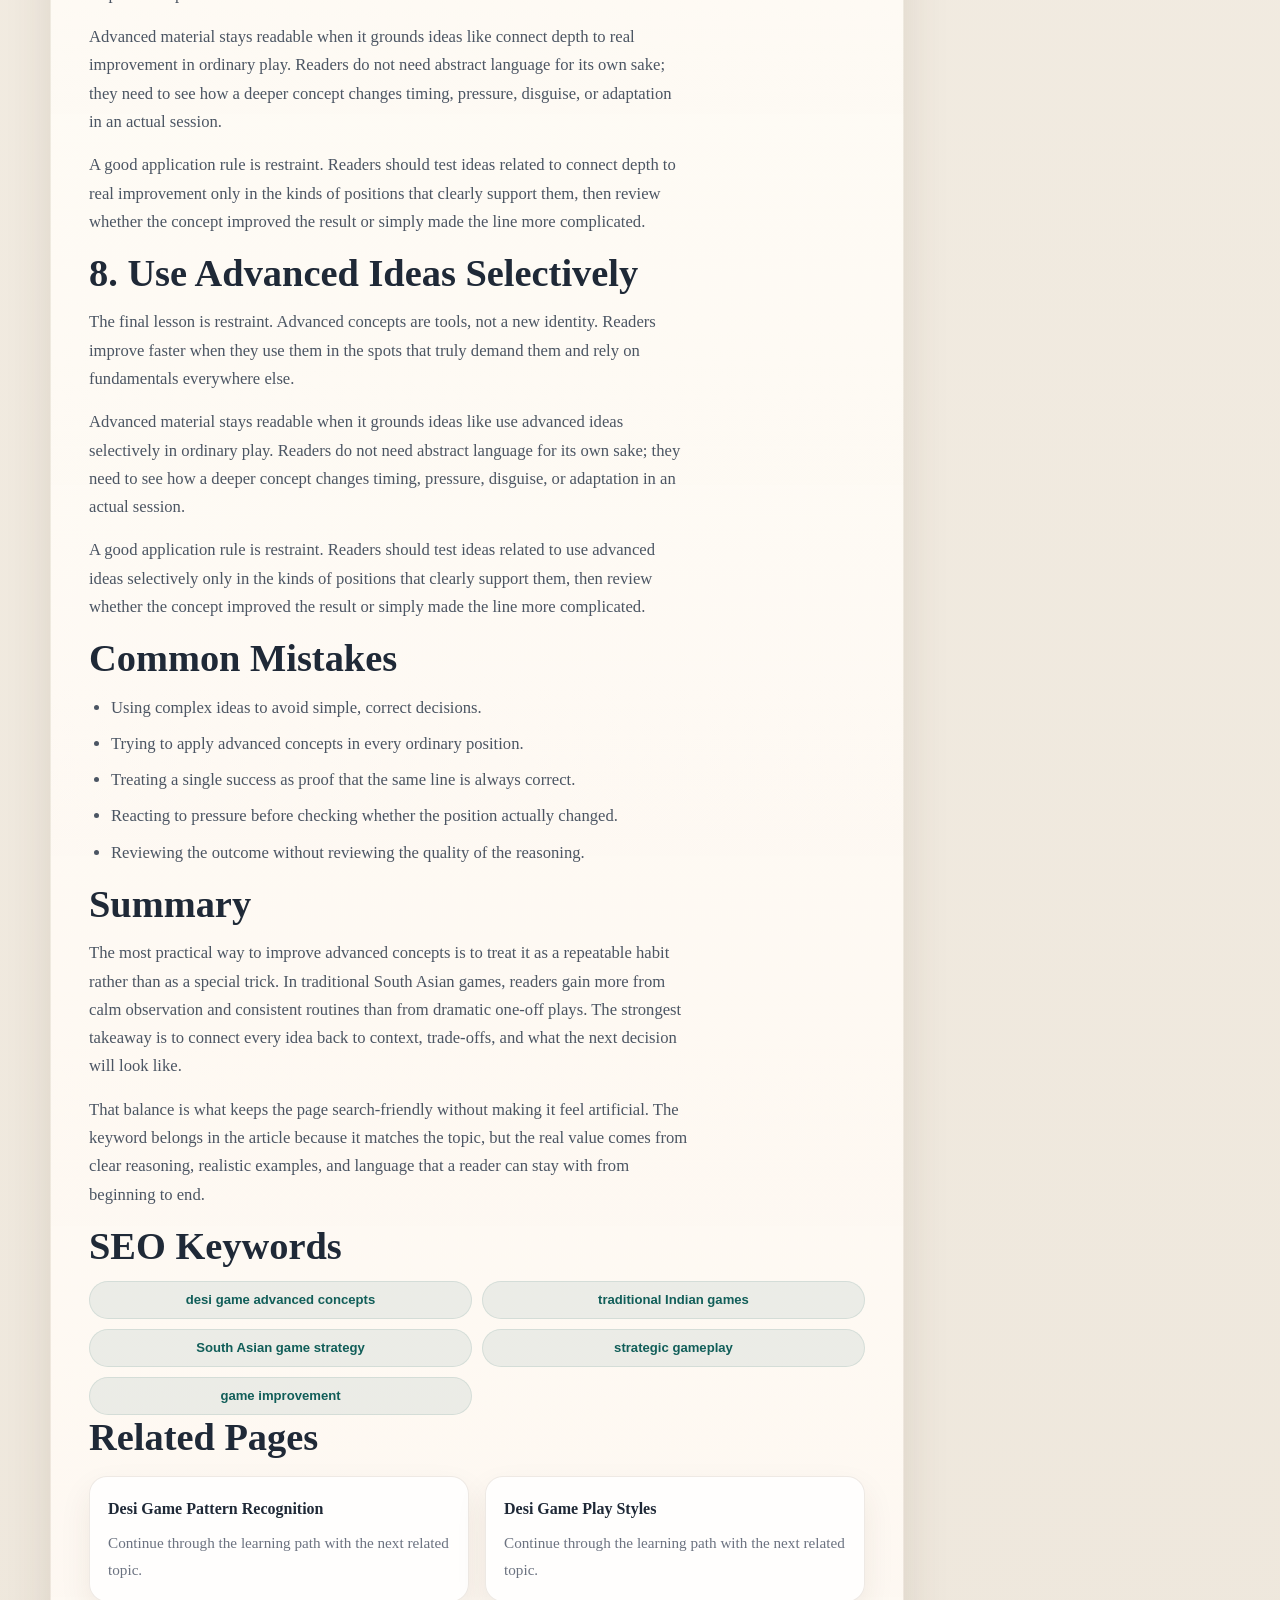
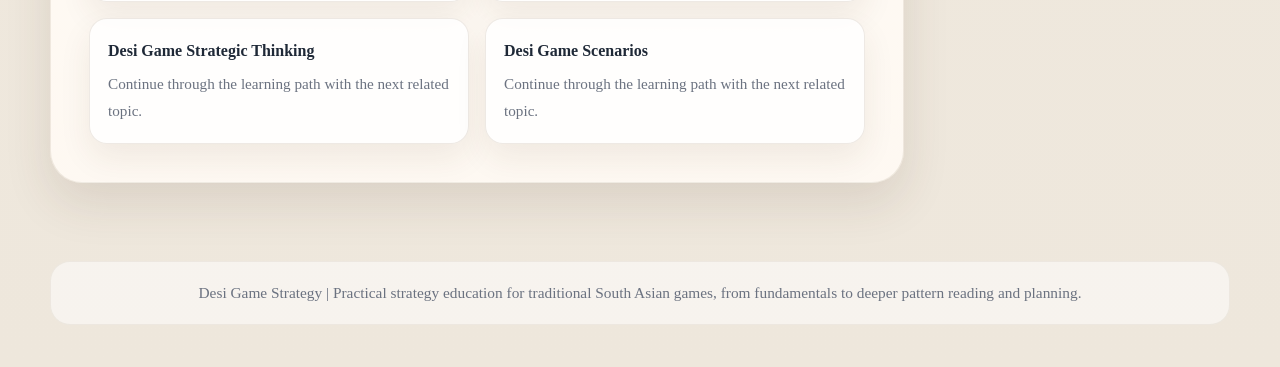
==== commit 4dc0cd89: "refactor(assets): 替换PNG图片为WEBP格式并更新相关引用 优化图片资源格式以提高加载性能，将PNG图片转换为更高效的WEBP格式 更新HTML和Markdown文件中的图片引用路" ====
--- a/advanced-concepts.html
+++ b/advanced-concepts.html
@@ -34,13 +34,13 @@
           <a class="ghost-btn" href="./index.html#topic-guides">Browse More Topics</a>
         </div>
       </div>
-      <div class="hero-card"><img src="./assets/images/advanced-concepts.png" alt="Desi Game Strategy advanced concepts illustration in a calm educational workspace" /></div>
+      <div class="hero-card"><img src="./assets/images/advanced-concepts.webp" alt="Desi Game Strategy advanced concepts illustration in a calm educational workspace" /></div>
     </div>
   </section>
 
   <main class="content">
     <div class="container content-shell">
-      <article class="article"><section class="article-section" id="introduction"><h2>Introduction</h2><p>Desi Game Advanced Concepts matters because advanced concepts shape how readers interpret pressure, timing, and trade-offs inside traditional South Asian games. A page like this is most useful when it explains not only what to do, but why a choice becomes stronger or weaker as the situation changes.</p><p>This guide keeps the explanation practical. It shows how advanced concepts connects to board position, card order, turn rhythm, tempo shifts, and trade-offs between safety and initiative, where beginners usually misread the situation, and how to turn the idea into a repeatable habit.</p><p>The article is also written for human readability, not just keyword coverage. Instead of relying on thin summaries, it explains the reasoning behind stronger choices, the trade-offs behind weaker ones, and the kinds of examples readers can recognize from their own sessions.</p></section><section class="article-section" id="overview"><h2>Overview</h2><figure class="article-image"><img src="./assets/images/advanced-concepts.png" alt="Desi Game Strategy advanced concepts illustration in a calm educational workspace" loading="lazy" /></figure></section><section class="article-section" id="what-makes-a-concept-advanced"><h2>What Makes a Concept Advanced?</h2><p>Advanced concepts are the practice of handling one important layer of traditional South Asian games in a more deliberate way. It becomes useful when players stop reacting only to the last move and start looking at context, options, and consequences. In practical terms, it helps readers judge when a line is solid, when it is thin, and when it only looks attractive on the surface.</p><p>A readable guide should make that judgment easier. It should show how the topic appears in ordinary positions, how it affects later decisions, and why small differences in context can change the best response.</p></section><section class="article-section" id="1-advanced-does-not-mean-complicated"><h2>1. Advanced Does Not Mean Complicated</h2><p>An advanced concept is useful because it explains something readers already feel during strong play but have not yet named clearly. Complexity alone is not the point; better understanding is.</p><p>Advanced material stays readable when it grounds ideas like advanced does not mean complicated in ordinary play. Readers do not need abstract language for its own sake; they need to see how a deeper concept changes timing, pressure, disguise, or adaptation in an actual session.</p><p>A good application rule is restraint. Readers should test ideas related to advanced does not mean complicated only in the kinds of positions that clearly support them, then review whether the concept improved the result or simply made the line more complicated.</p></section><section class="article-section" id="2-layer-information-carefully"><h2>2. Layer Information Carefully</h2><p>Advanced play usually depends on layering information instead of trusting one clue too much. Timing, table rhythm, prior patterns, and current pressure all matter, but they should be combined with discipline.</p><p>Advanced material stays readable when it grounds ideas like layer information carefully in ordinary play. Readers do not need abstract language for its own sake; they need to see how a deeper concept changes timing, pressure, disguise, or adaptation in an actual session.</p><p>A good application rule is restraint. Readers should test ideas related to layer information carefully only in the kinds of positions that clearly support them, then review whether the concept improved the result or simply made the line more complicated.</p></section><section class="article-section" id="3-use-advanced-ideas-to-refine-basics"><h2>3. Use Advanced Ideas to Refine Basics</h2><p>Deeper ideas work best when they refine fundamentals rather than replace them. A player who skips the basics and jumps straight to high-level theory often becomes fragile in ordinary positions.</p><p>Advanced material stays readable when it grounds ideas like use advanced ideas to refine basics in ordinary play. Readers do not need abstract language for its own sake; they need to see how a deeper concept changes timing, pressure, disguise, or adaptation in an actual session.</p><p>A good application rule is restraint. Readers should test ideas related to use advanced ideas to refine basics only in the kinds of positions that clearly support them, then review whether the concept improved the result or simply made the line more complicated.</p></section><section class="article-section" id="4-recognize-when-the-table-is-adaptive"><h2>4. Recognize When the Table Is Adaptive</h2><p>Advanced concepts matter more when opponents or environments adapt. Once a table starts reacting to your habits, ideas like deception, tempo management, and image control become more relevant.</p><p>Advanced material stays readable when it grounds ideas like recognize when the table is adaptive in ordinary play. Readers do not need abstract language for its own sake; they need to see how a deeper concept changes timing, pressure, disguise, or adaptation in an actual session.</p><p>A good application rule is restraint. Readers should test ideas related to recognize when the table is adaptive only in the kinds of positions that clearly support them, then review whether the concept improved the result or simply made the line more complicated.</p></section><section class="article-section" id="5-study-marginal-spots"><h2>5. Study Marginal Spots</h2><p>Advanced growth often happens in marginal spots rather than in obvious ones. Readers learn more by reviewing the close decisions where several lines were reasonable than by reviewing only the easy hands or turns.</p><p>Advanced material stays readable when it grounds ideas like study marginal spots in ordinary play. Readers do not need abstract language for its own sake; they need to see how a deeper concept changes timing, pressure, disguise, or adaptation in an actual session.</p><p>A good application rule is restraint. Readers should test ideas related to study marginal spots only in the kinds of positions that clearly support them, then review whether the concept improved the result or simply made the line more complicated.</p></section><section class="article-section" id="6-avoid-showing-off"><h2>6. Avoid Showing Off</h2><p>One common advanced-level mistake is using a complex line mainly because it feels impressive. Strong advanced play should still look practical. If a simpler line earns similar value with less risk, it is often the better choice.</p><p>Advanced material stays readable when it grounds ideas like avoid showing off in ordinary play. Readers do not need abstract language for its own sake; they need to see how a deeper concept changes timing, pressure, disguise, or adaptation in an actual session.</p><p>A good application rule is restraint. Readers should test ideas related to avoid showing off only in the kinds of positions that clearly support them, then review whether the concept improved the result or simply made the line more complicated.</p></section><section class="article-section" id="7-connect-depth-to-real-improvement"><h2>7. Connect Depth to Real Improvement</h2><p>Advanced concepts become meaningful when they change habits. A page like this should help readers notice better timing, cleaner disguises, more disciplined updates, or calmer responses to pressure.</p><p>Advanced material stays readable when it grounds ideas like connect depth to real improvement in ordinary play. Readers do not need abstract language for its own sake; they need to see how a deeper concept changes timing, pressure, disguise, or adaptation in an actual session.</p><p>A good application rule is restraint. Readers should test ideas related to connect depth to real improvement only in the kinds of positions that clearly support them, then review whether the concept improved the result or simply made the line more complicated.</p></section><section class="article-section" id="8-use-advanced-ideas-selectively"><h2>8. Use Advanced Ideas Selectively</h2><p>The final lesson is restraint. Advanced concepts are tools, not a new identity. Readers improve faster when they use them in the spots that truly demand them and rely on fundamentals everywhere else.</p><p>Advanced material stays readable when it grounds ideas like use advanced ideas selectively in ordinary play. Readers do not need abstract language for its own sake; they need to see how a deeper concept changes timing, pressure, disguise, or adaptation in an actual session.</p><p>A good application rule is restraint. Readers should test ideas related to use advanced ideas selectively only in the kinds of positions that clearly support them, then review whether the concept improved the result or simply made the line more complicated.</p></section><section class="article-section" id="common-mistakes"><h2>Common Mistakes</h2><ul><li>Using complex ideas to avoid simple, correct decisions.</li><li>Trying to apply advanced concepts in every ordinary position.</li><li>Treating a single success as proof that the same line is always correct.</li><li>Reacting to pressure before checking whether the position actually changed.</li><li>Reviewing the outcome without reviewing the quality of the reasoning.</li></ul></section><section class="article-section" id="summary"><h2>Summary</h2><p class="article-lead">The most practical way to improve advanced concepts is to treat it as a repeatable habit rather than as a special trick. In traditional South Asian games, readers gain more from calm observation and consistent routines than from dramatic one-off plays. The strongest takeaway is to connect every idea back to context, trade-offs, and what the next decision will look like.</p><p>That balance is what keeps the page search-friendly without making it feel artificial. The keyword belongs in the article because it matches the topic, but the real value comes from clear reasoning, realistic examples, and language that a reader can stay with from beginning to end.</p></section><section class="article-section" id="seo-keywords"><h2>SEO Keywords</h2><div class="keyword-list"><span class="keyword-pill">desi game advanced concepts</span><span class="keyword-pill">traditional Indian games</span><span class="keyword-pill">South Asian game strategy</span><span class="keyword-pill">strategic gameplay</span><span class="keyword-pill">game improvement</span></div></section><section class="article-section" id="related-pages"><h2>Related Pages</h2><div class="related-grid"><a class="related-card" href="./pattern-recognition.html"><strong>Desi Game Pattern Recognition</strong><span>Continue through the learning path with the next related topic.</span></a><a class="related-card" href="./play-styles.html"><strong>Desi Game Play Styles</strong><span>Continue through the learning path with the next related topic.</span></a><a class="related-card" href="./strategic-thinking.html"><strong>Desi Game Strategic Thinking</strong><span>Continue through the learning path with the next related topic.</span></a><a class="related-card" href="./scenarios.html"><strong>Desi Game Scenarios</strong><span>Continue through the learning path with the next related topic.</span></a></div></section></article>
+      <article class="article"><section class="article-section" id="introduction"><h2>Introduction</h2><p>Desi Game Advanced Concepts matters because advanced concepts shape how readers interpret pressure, timing, and trade-offs inside traditional South Asian games. A page like this is most useful when it explains not only what to do, but why a choice becomes stronger or weaker as the situation changes.</p><p>This guide keeps the explanation practical. It shows how advanced concepts connects to board position, card order, turn rhythm, tempo shifts, and trade-offs between safety and initiative, where beginners usually misread the situation, and how to turn the idea into a repeatable habit.</p><p>The article is also written for human readability, not just keyword coverage. Instead of relying on thin summaries, it explains the reasoning behind stronger choices, the trade-offs behind weaker ones, and the kinds of examples readers can recognize from their own sessions.</p></section><section class="article-section" id="overview"><h2>Overview</h2><figure class="article-image"><img src="./assets/images/advanced-concepts.webp" alt="Desi Game Strategy advanced concepts illustration in a calm educational workspace" loading="lazy" /></figure></section><section class="article-section" id="what-makes-a-concept-advanced"><h2>What Makes a Concept Advanced?</h2><p>Advanced concepts are the practice of handling one important layer of traditional South Asian games in a more deliberate way. It becomes useful when players stop reacting only to the last move and start looking at context, options, and consequences. In practical terms, it helps readers judge when a line is solid, when it is thin, and when it only looks attractive on the surface.</p><p>A readable guide should make that judgment easier. It should show how the topic appears in ordinary positions, how it affects later decisions, and why small differences in context can change the best response.</p></section><section class="article-section" id="1-advanced-does-not-mean-complicated"><h2>1. Advanced Does Not Mean Complicated</h2><p>An advanced concept is useful because it explains something readers already feel during strong play but have not yet named clearly. Complexity alone is not the point; better understanding is.</p><p>Advanced material stays readable when it grounds ideas like advanced does not mean complicated in ordinary play. Readers do not need abstract language for its own sake; they need to see how a deeper concept changes timing, pressure, disguise, or adaptation in an actual session.</p><p>A good application rule is restraint. Readers should test ideas related to advanced does not mean complicated only in the kinds of positions that clearly support them, then review whether the concept improved the result or simply made the line more complicated.</p></section><section class="article-section" id="2-layer-information-carefully"><h2>2. Layer Information Carefully</h2><p>Advanced play usually depends on layering information instead of trusting one clue too much. Timing, table rhythm, prior patterns, and current pressure all matter, but they should be combined with discipline.</p><p>Advanced material stays readable when it grounds ideas like layer information carefully in ordinary play. Readers do not need abstract language for its own sake; they need to see how a deeper concept changes timing, pressure, disguise, or adaptation in an actual session.</p><p>A good application rule is restraint. Readers should test ideas related to layer information carefully only in the kinds of positions that clearly support them, then review whether the concept improved the result or simply made the line more complicated.</p></section><section class="article-section" id="3-use-advanced-ideas-to-refine-basics"><h2>3. Use Advanced Ideas to Refine Basics</h2><p>Deeper ideas work best when they refine fundamentals rather than replace them. A player who skips the basics and jumps straight to high-level theory often becomes fragile in ordinary positions.</p><p>Advanced material stays readable when it grounds ideas like use advanced ideas to refine basics in ordinary play. Readers do not need abstract language for its own sake; they need to see how a deeper concept changes timing, pressure, disguise, or adaptation in an actual session.</p><p>A good application rule is restraint. Readers should test ideas related to use advanced ideas to refine basics only in the kinds of positions that clearly support them, then review whether the concept improved the result or simply made the line more complicated.</p></section><section class="article-section" id="4-recognize-when-the-table-is-adaptive"><h2>4. Recognize When the Table Is Adaptive</h2><p>Advanced concepts matter more when opponents or environments adapt. Once a table starts reacting to your habits, ideas like deception, tempo management, and image control become more relevant.</p><p>Advanced material stays readable when it grounds ideas like recognize when the table is adaptive in ordinary play. Readers do not need abstract language for its own sake; they need to see how a deeper concept changes timing, pressure, disguise, or adaptation in an actual session.</p><p>A good application rule is restraint. Readers should test ideas related to recognize when the table is adaptive only in the kinds of positions that clearly support them, then review whether the concept improved the result or simply made the line more complicated.</p></section><section class="article-section" id="5-study-marginal-spots"><h2>5. Study Marginal Spots</h2><p>Advanced growth often happens in marginal spots rather than in obvious ones. Readers learn more by reviewing the close decisions where several lines were reasonable than by reviewing only the easy hands or turns.</p><p>Advanced material stays readable when it grounds ideas like study marginal spots in ordinary play. Readers do not need abstract language for its own sake; they need to see how a deeper concept changes timing, pressure, disguise, or adaptation in an actual session.</p><p>A good application rule is restraint. Readers should test ideas related to study marginal spots only in the kinds of positions that clearly support them, then review whether the concept improved the result or simply made the line more complicated.</p></section><section class="article-section" id="6-avoid-showing-off"><h2>6. Avoid Showing Off</h2><p>One common advanced-level mistake is using a complex line mainly because it feels impressive. Strong advanced play should still look practical. If a simpler line earns similar value with less risk, it is often the better choice.</p><p>Advanced material stays readable when it grounds ideas like avoid showing off in ordinary play. Readers do not need abstract language for its own sake; they need to see how a deeper concept changes timing, pressure, disguise, or adaptation in an actual session.</p><p>A good application rule is restraint. Readers should test ideas related to avoid showing off only in the kinds of positions that clearly support them, then review whether the concept improved the result or simply made the line more complicated.</p></section><section class="article-section" id="7-connect-depth-to-real-improvement"><h2>7. Connect Depth to Real Improvement</h2><p>Advanced concepts become meaningful when they change habits. A page like this should help readers notice better timing, cleaner disguises, more disciplined updates, or calmer responses to pressure.</p><p>Advanced material stays readable when it grounds ideas like connect depth to real improvement in ordinary play. Readers do not need abstract language for its own sake; they need to see how a deeper concept changes timing, pressure, disguise, or adaptation in an actual session.</p><p>A good application rule is restraint. Readers should test ideas related to connect depth to real improvement only in the kinds of positions that clearly support them, then review whether the concept improved the result or simply made the line more complicated.</p></section><section class="article-section" id="8-use-advanced-ideas-selectively"><h2>8. Use Advanced Ideas Selectively</h2><p>The final lesson is restraint. Advanced concepts are tools, not a new identity. Readers improve faster when they use them in the spots that truly demand them and rely on fundamentals everywhere else.</p><p>Advanced material stays readable when it grounds ideas like use advanced ideas selectively in ordinary play. Readers do not need abstract language for its own sake; they need to see how a deeper concept changes timing, pressure, disguise, or adaptation in an actual session.</p><p>A good application rule is restraint. Readers should test ideas related to use advanced ideas selectively only in the kinds of positions that clearly support them, then review whether the concept improved the result or simply made the line more complicated.</p></section><section class="article-section" id="common-mistakes"><h2>Common Mistakes</h2><ul><li>Using complex ideas to avoid simple, correct decisions.</li><li>Trying to apply advanced concepts in every ordinary position.</li><li>Treating a single success as proof that the same line is always correct.</li><li>Reacting to pressure before checking whether the position actually changed.</li><li>Reviewing the outcome without reviewing the quality of the reasoning.</li></ul></section><section class="article-section" id="summary"><h2>Summary</h2><p class="article-lead">The most practical way to improve advanced concepts is to treat it as a repeatable habit rather than as a special trick. In traditional South Asian games, readers gain more from calm observation and consistent routines than from dramatic one-off plays. The strongest takeaway is to connect every idea back to context, trade-offs, and what the next decision will look like.</p><p>That balance is what keeps the page search-friendly without making it feel artificial. The keyword belongs in the article because it matches the topic, but the real value comes from clear reasoning, realistic examples, and language that a reader can stay with from beginning to end.</p></section><section class="article-section" id="seo-keywords"><h2>SEO Keywords</h2><div class="keyword-list"><span class="keyword-pill">desi game advanced concepts</span><span class="keyword-pill">traditional Indian games</span><span class="keyword-pill">South Asian game strategy</span><span class="keyword-pill">strategic gameplay</span><span class="keyword-pill">game improvement</span></div></section><section class="article-section" id="related-pages"><h2>Related Pages</h2><div class="related-grid"><a class="related-card" href="./pattern-recognition.html"><strong>Desi Game Pattern Recognition</strong><span>Continue through the learning path with the next related topic.</span></a><a class="related-card" href="./play-styles.html"><strong>Desi Game Play Styles</strong><span>Continue through the learning path with the next related topic.</span></a><a class="related-card" href="./strategic-thinking.html"><strong>Desi Game Strategic Thinking</strong><span>Continue through the learning path with the next related topic.</span></a><a class="related-card" href="./scenarios.html"><strong>Desi Game Scenarios</strong><span>Continue through the learning path with the next related topic.</span></a></div></section></article>
       <aside class="sidebar-stack">
         <section class="sidebar-card">
           <h3>On This Page</h3>
--- a/assets/css/index.css
+++ b/assets/css/index.css
@@ -113,6 +113,10 @@
   align-items: stretch;
 }
 
+.hero-grid-single {
+  grid-template-columns: 1fr;
+}
+
 .hero-grid > div:first-child {
   background: linear-gradient(180deg, rgba(255, 250, 243, 0.92), rgba(255, 255, 255, 0.72));
   border: 1px solid rgba(113, 87, 55, 0.12);
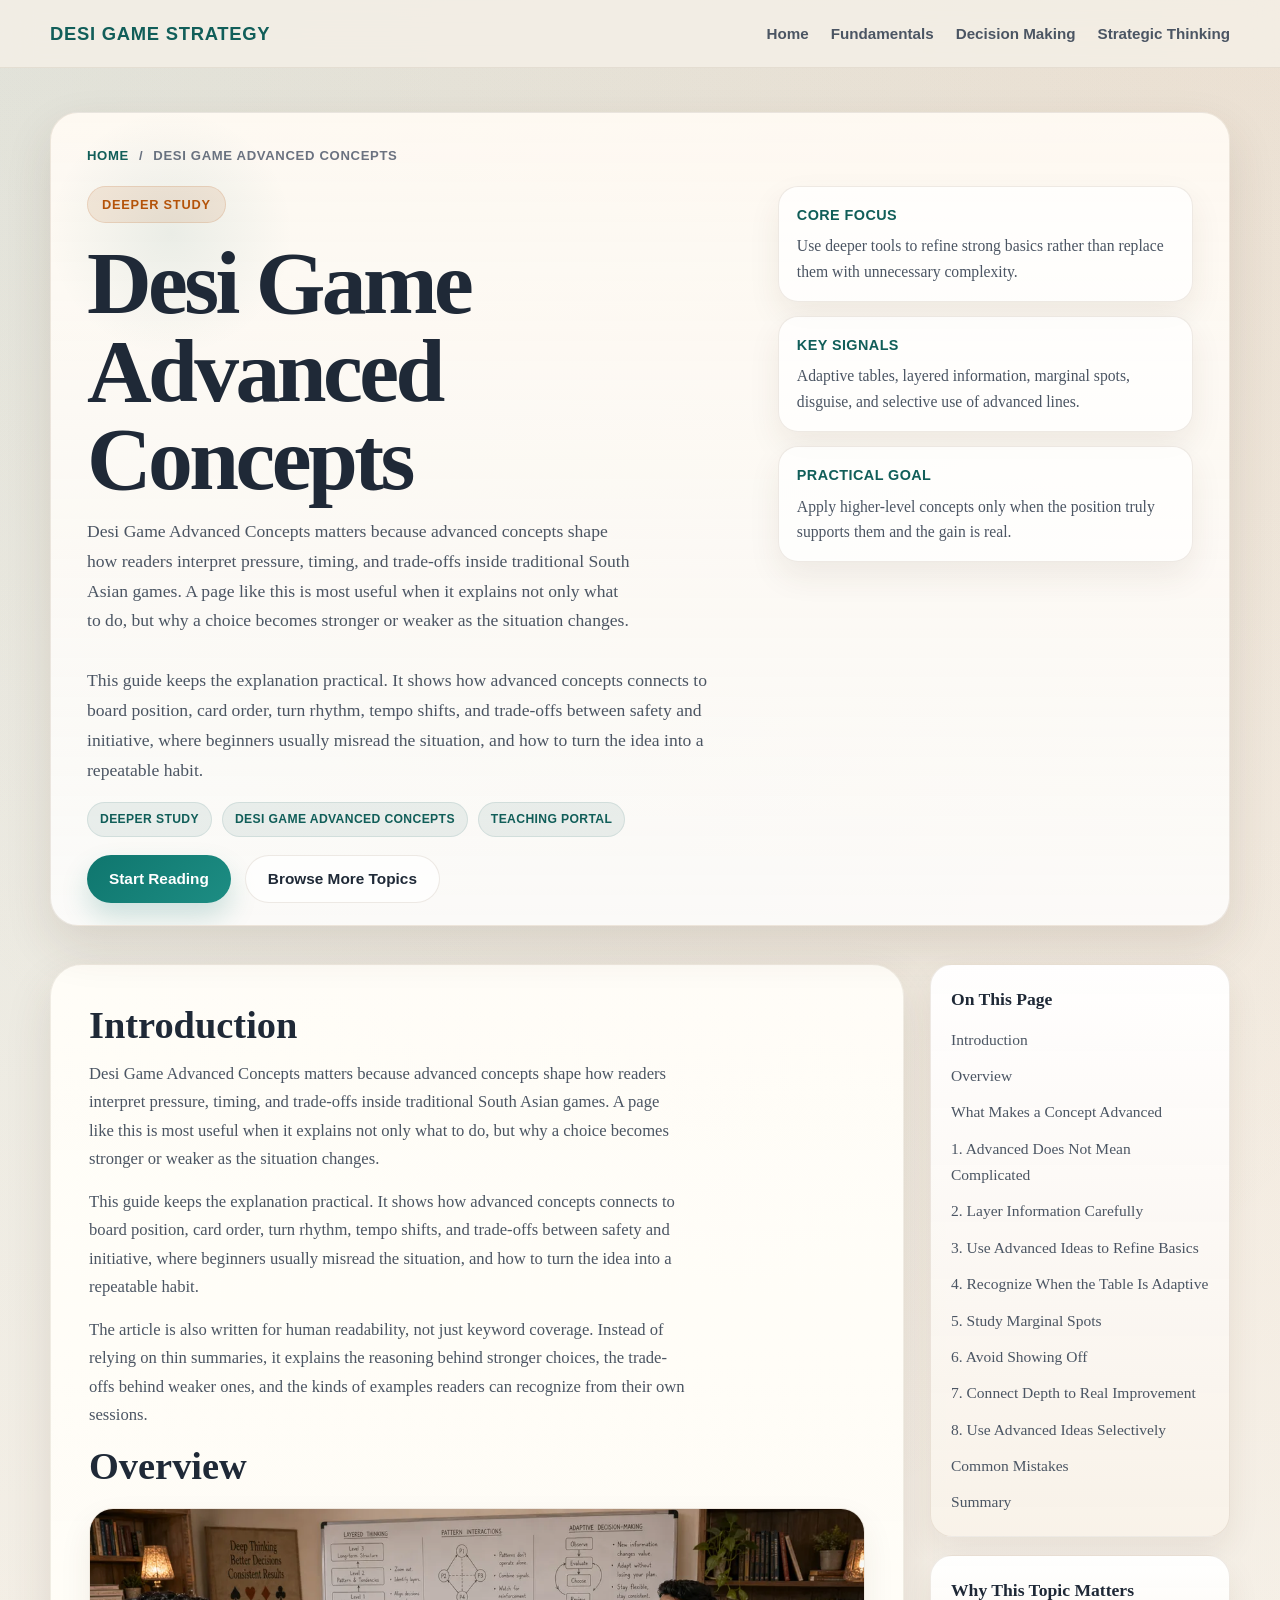
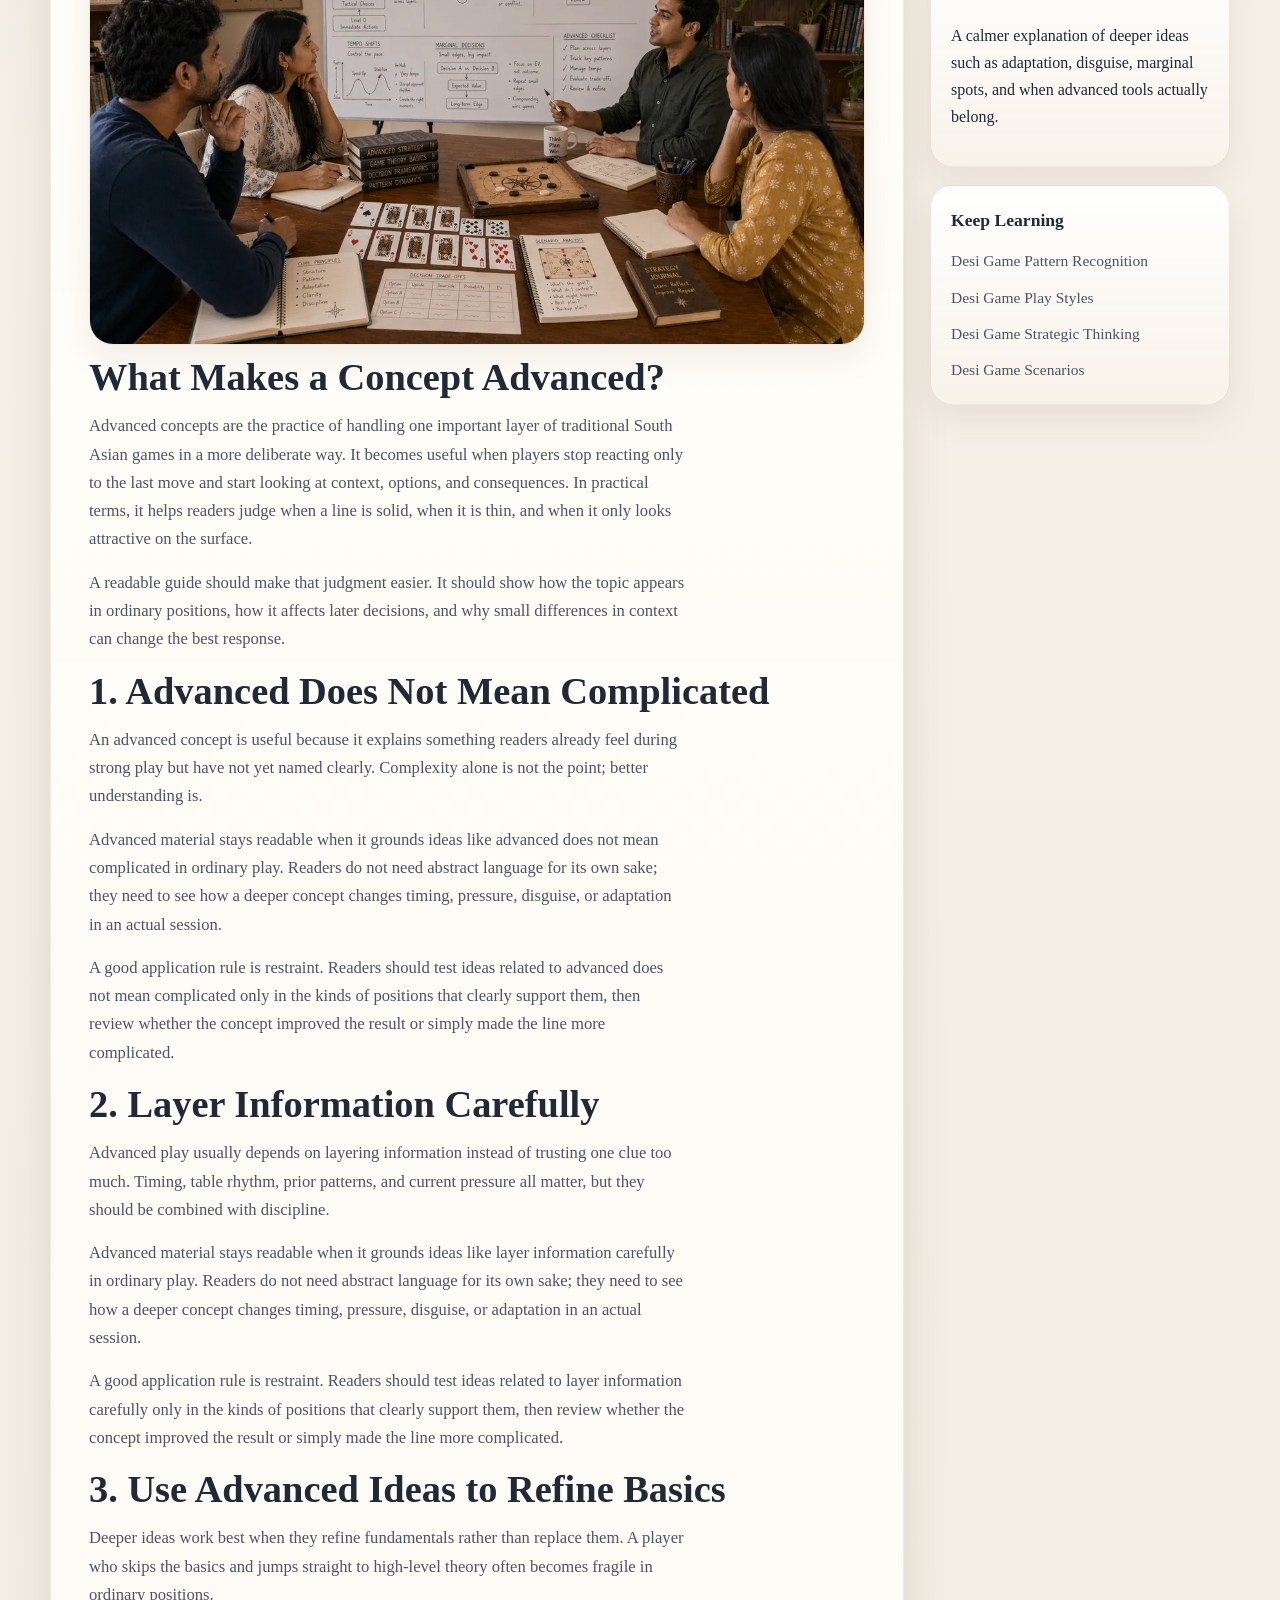
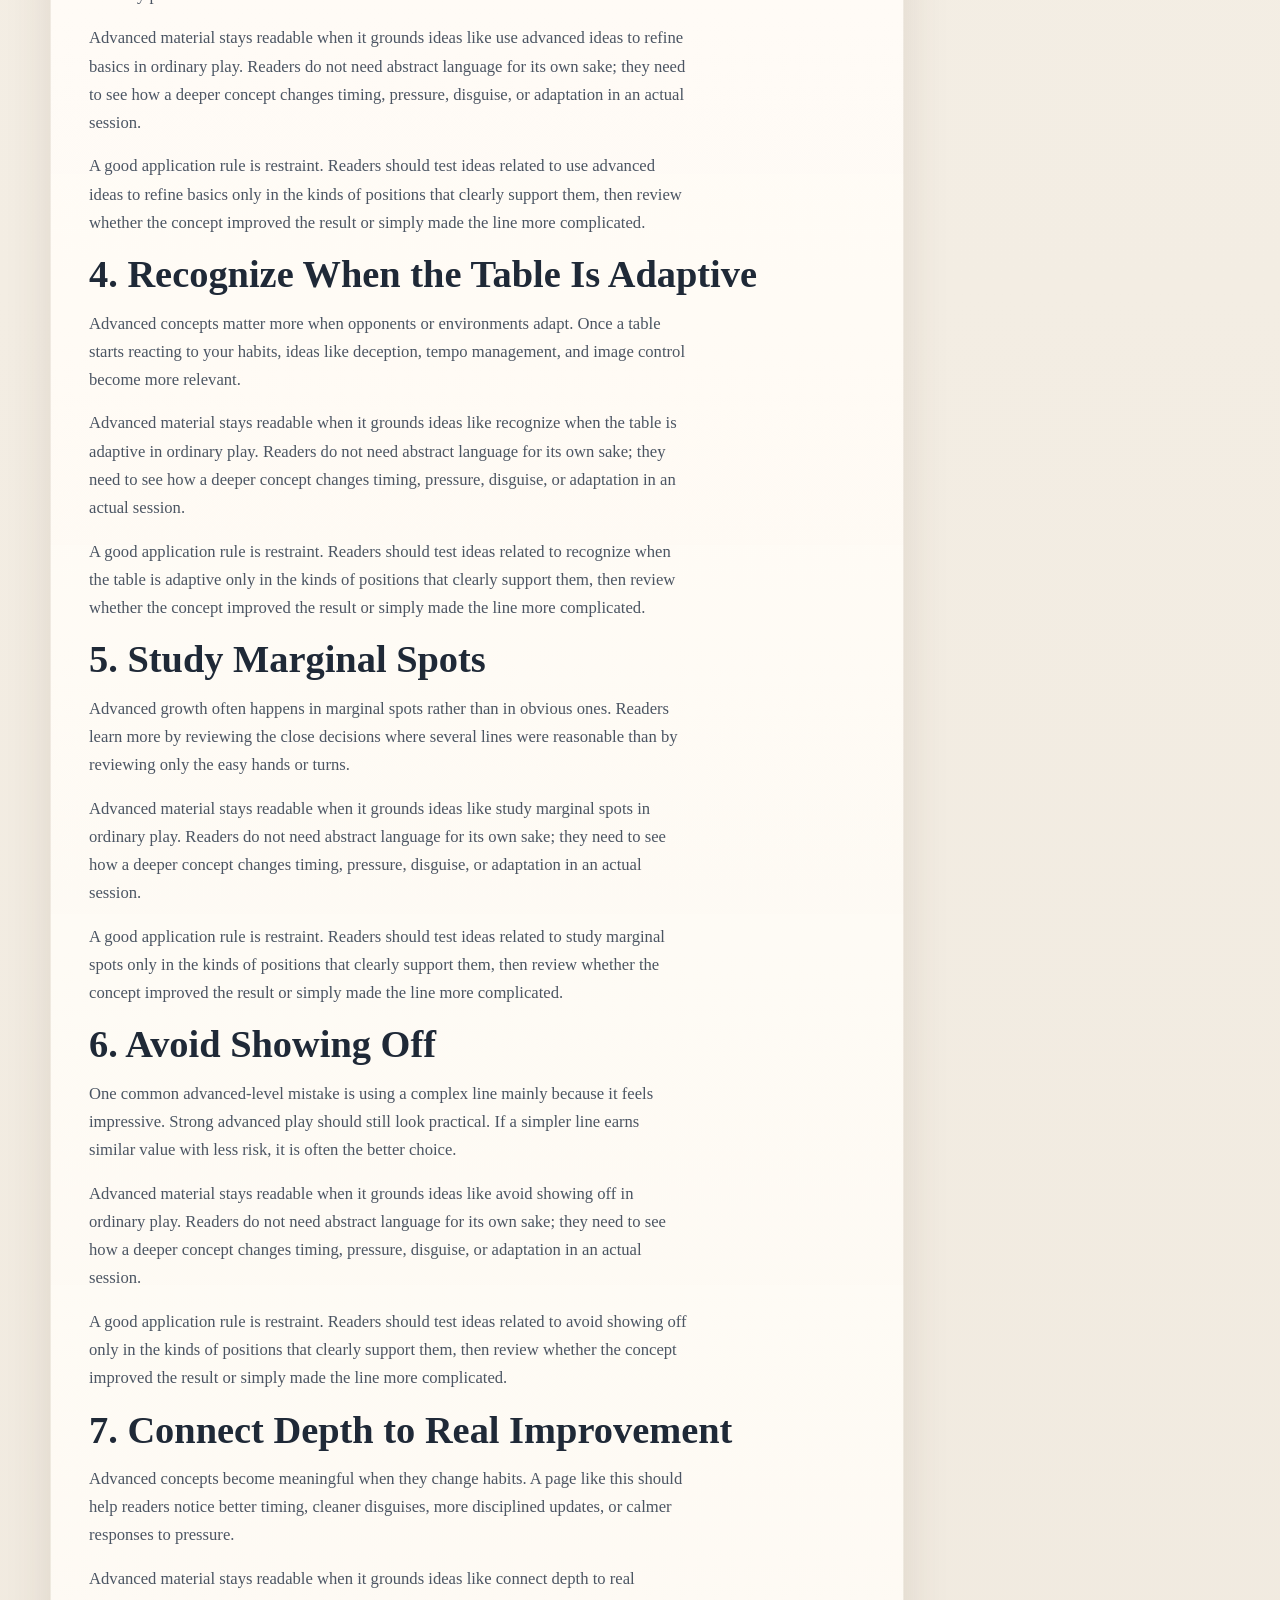
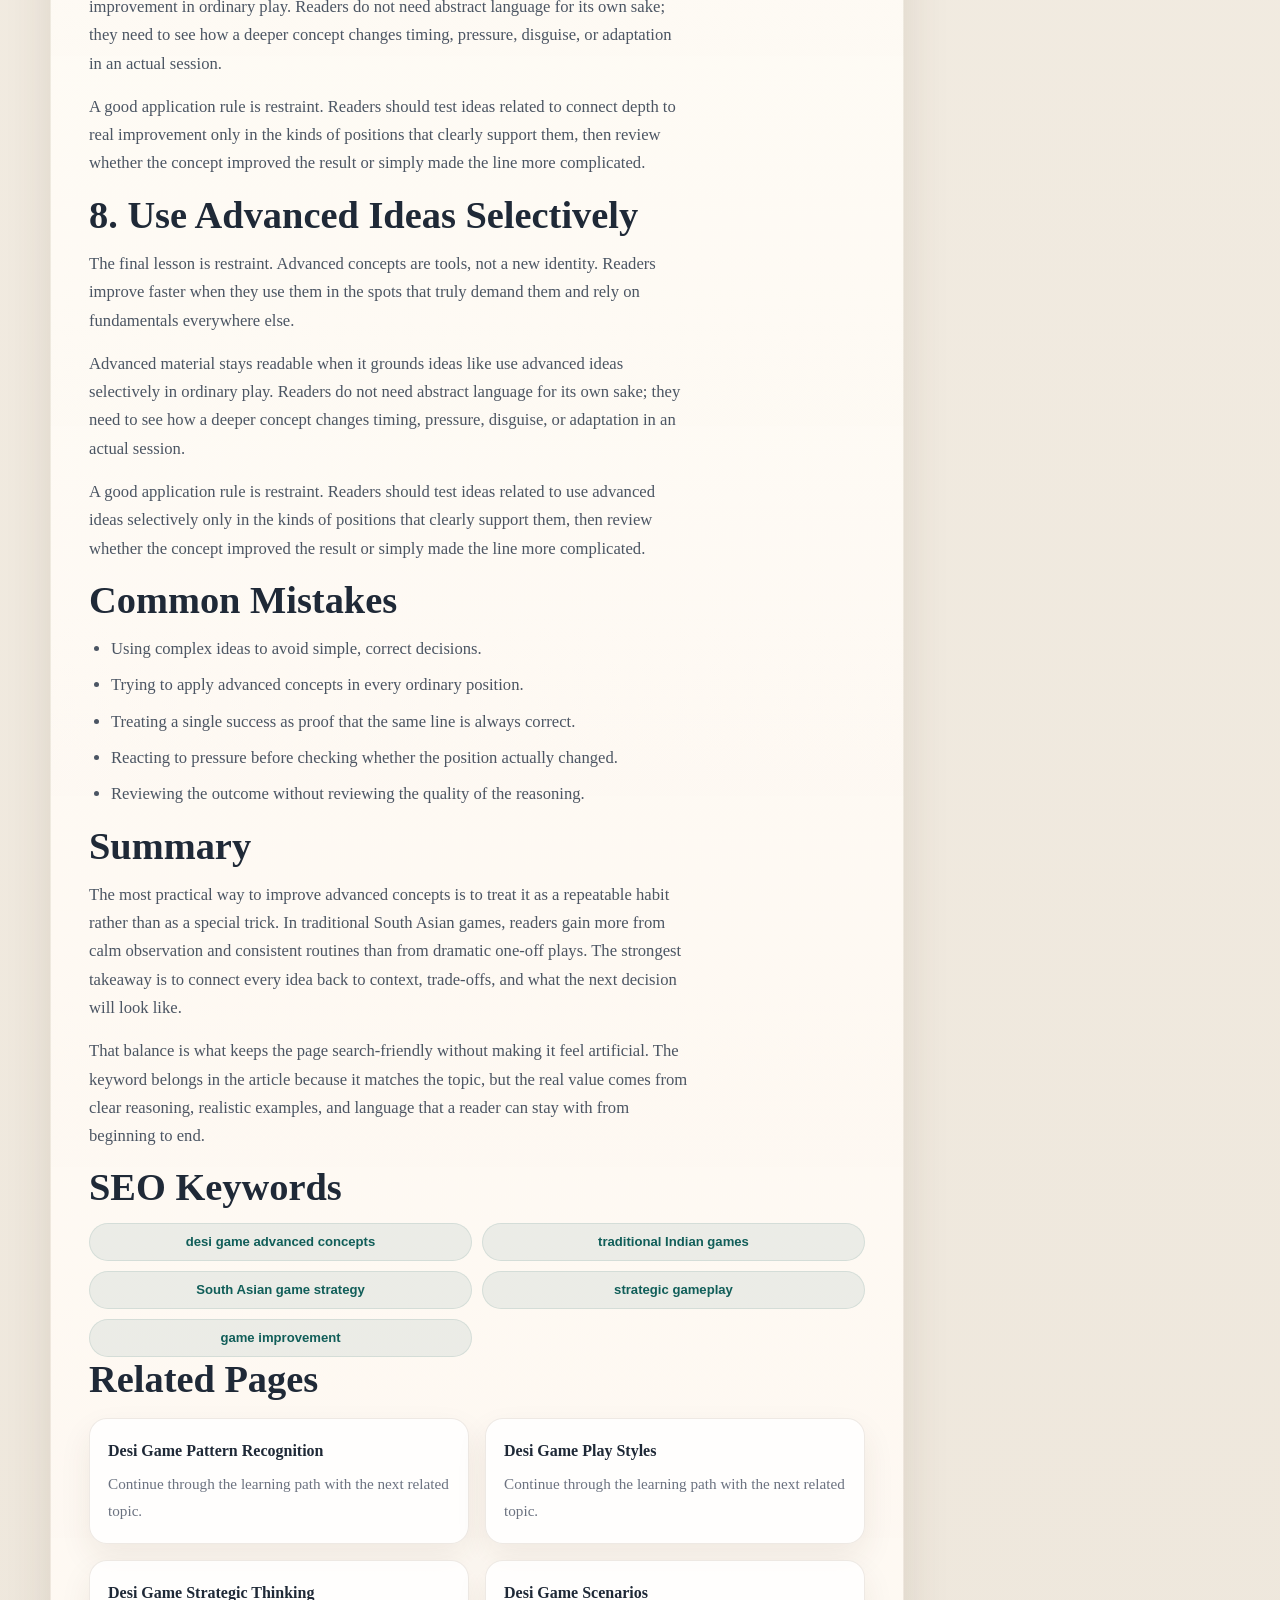
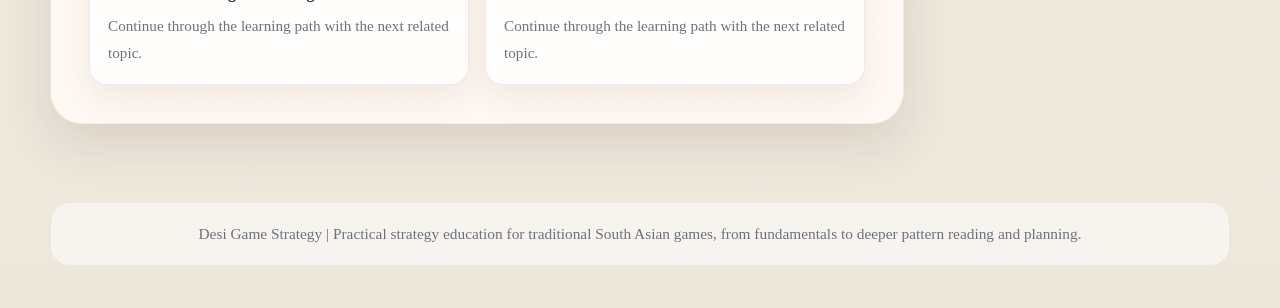
==== commit bab98c10: "feat(页面布局): 重构多个页面英雄区域样式和结构 为多个页面添加新的英雄区域面板样式，包括背景渐变、边框、阴影等视觉效果 将原有英雄区域布局改为紧凑模式，并添加核心焦点、关键信号和实用目标说明 " ====
--- a/advanced-concepts.html
+++ b/advanced-concepts.html
@@ -21,20 +21,38 @@
     </div>
   </header>
 
-  <section class="hero page-hero">
-    <div class="container hero-grid">
-      <div>
+  <section class="hero page-hero page-hero--compact">
+    <div class="container">
+      <div class="page-hero-panel">
         <div class="breadcrumb"><a href="./index.html">Home</a><span>/</span><span>Desi Game Advanced Concepts</span></div>
-        <span class="page-kicker">Deeper Study</span>
-        <h1>Desi Game Advanced Concepts</h1>
-        <div class="hero-summary"><p>Desi Game Advanced Concepts matters because advanced concepts shape how readers interpret pressure, timing, and trade-offs inside traditional South Asian games. A page like this is most useful when it explains not only what to do, but why a choice becomes stronger or weaker as the situation changes.</p><p>This guide keeps the explanation practical. It shows how advanced concepts connects to board position, card order, turn rhythm, tempo shifts, and trade-offs between safety and initiative, where beginners usually misread the situation, and how to turn the idea into a repeatable habit.</p></div>
+        <div class="page-hero-head">
+          <div class="page-hero-copy">
+            <span class="page-kicker">Deeper Study</span>
+            <h1>Desi Game Advanced Concepts</h1>
+            <p class="page-hero-lead">Desi Game Advanced Concepts matters because advanced concepts shape how readers interpret pressure, timing, and trade-offs inside traditional South Asian games. A page like this is most useful when it explains not only what to do, but why a choice becomes stronger or weaker as the situation changes.</p>
+          </div>
+          <div class="page-hero-notes">
+            <div class="page-hero-note">
+              <strong>Core Focus</strong>
+              <span>Use deeper tools to refine strong basics rather than replace them with unnecessary complexity.</span>
+            </div>
+            <div class="page-hero-note">
+              <strong>Key Signals</strong>
+              <span>Adaptive tables, layered information, marginal spots, disguise, and selective use of advanced lines.</span>
+            </div>
+            <div class="page-hero-note">
+              <strong>Practical Goal</strong>
+              <span>Apply higher-level concepts only when the position truly supports them and the gain is real.</span>
+            </div>
+          </div>
+        </div>
+        <div class="hero-summary hero-summary-compact"><p>This guide keeps the explanation practical. It shows how advanced concepts connects to board position, card order, turn rhythm, tempo shifts, and trade-offs between safety and initiative, where beginners usually misread the situation, and how to turn the idea into a repeatable habit.</p></div>
         <div class="hero-chip-row"><span class="chip">Deeper Study</span><span class="chip">desi game advanced concepts</span><span class="chip">Teaching Portal</span></div>
         <div class="hero-actions">
           <a class="cta-btn" href="#overview">Start Reading</a>
           <a class="ghost-btn" href="./index.html#topic-guides">Browse More Topics</a>
         </div>
       </div>
-      <div class="hero-card"><img src="./assets/images/advanced-concepts.webp" alt="Desi Game Strategy advanced concepts illustration in a calm educational workspace" /></div>
     </div>
   </section>
 
--- a/assets/css/index.css
+++ b/assets/css/index.css
@@ -277,6 +277,100 @@
   margin-top: 20px;
 }
 
+.page-hero-panel {
+  background: linear-gradient(180deg, rgba(255, 250, 243, 0.94), rgba(255, 255, 255, 0.78));
+  border: 1px solid rgba(113, 87, 55, 0.12);
+  border-radius: var(--radius-xl);
+  padding: 32px 36px 22px;
+  box-shadow: var(--shadow);
+  position: relative;
+  overflow: hidden;
+}
+
+.page-hero-panel::before {
+  content: "";
+  position: absolute;
+  inset: 0 auto auto 0;
+  width: 240px;
+  height: 240px;
+  background: radial-gradient(circle, rgba(17, 94, 89, 0.08), transparent 72%);
+  pointer-events: none;
+}
+
+.page-hero-head {
+  display: grid;
+  grid-template-columns: minmax(0, 1.45fr) minmax(280px, 0.9fr);
+  gap: 22px;
+  align-items: start;
+}
+
+.page-hero-copy {
+  position: relative;
+  z-index: 1;
+}
+
+.page-hero--compact h1 {
+  max-width: 10ch;
+  font-size: clamp(3.3rem, 7vw, 5.6rem);
+  margin-bottom: 14px;
+}
+
+.page-hero-lead {
+  font-size: 1.14rem;
+  max-width: 34ch;
+  color: var(--text);
+}
+
+.page-hero-notes {
+  display: grid;
+  gap: 14px;
+  position: relative;
+  z-index: 1;
+}
+
+.page-hero-note {
+  padding: 16px 18px;
+  border-radius: 20px;
+  background: rgba(255, 255, 255, 0.72);
+  border: 1px solid rgba(113, 87, 55, 0.12);
+  box-shadow: var(--shadow-soft);
+}
+
+.page-hero-note strong {
+  display: block;
+  margin-bottom: 6px;
+  font-family: "Trebuchet MS", "Segoe UI", sans-serif;
+  font-size: 0.9rem;
+  font-weight: 800;
+  letter-spacing: 0.03em;
+  text-transform: uppercase;
+  color: var(--accent-strong);
+}
+
+.page-hero-note span {
+  display: block;
+  color: var(--text-soft);
+  font-size: 0.98rem;
+  line-height: 1.65;
+}
+
+.hero-summary-compact {
+  margin-top: 12px;
+}
+
+.hero-summary-compact p {
+  max-width: 72ch;
+  margin-bottom: 0;
+}
+
+.page-hero-panel .hero-chip-row {
+  margin-top: 16px;
+}
+
+.page-hero-panel .hero-actions {
+  margin-top: 18px;
+}
+
 .content {
   padding: 8px 0 54px;
 }
@@ -594,6 +688,15 @@
     position: static;
     top: auto;
   }
+
+  .page-hero-head {
+    grid-template-columns: 1fr;
+  }
+
+  .page-hero--compact h1,
+  .page-hero-lead {
+    max-width: none;
+  }
 }
 
 @media (max-width: 760px) {
@@ -611,7 +714,8 @@
   }
 
   .hero-grid > div:first-child,
-  .article {
+  .article,
+  .page-hero-panel {
     padding: 24px;
   }
 
